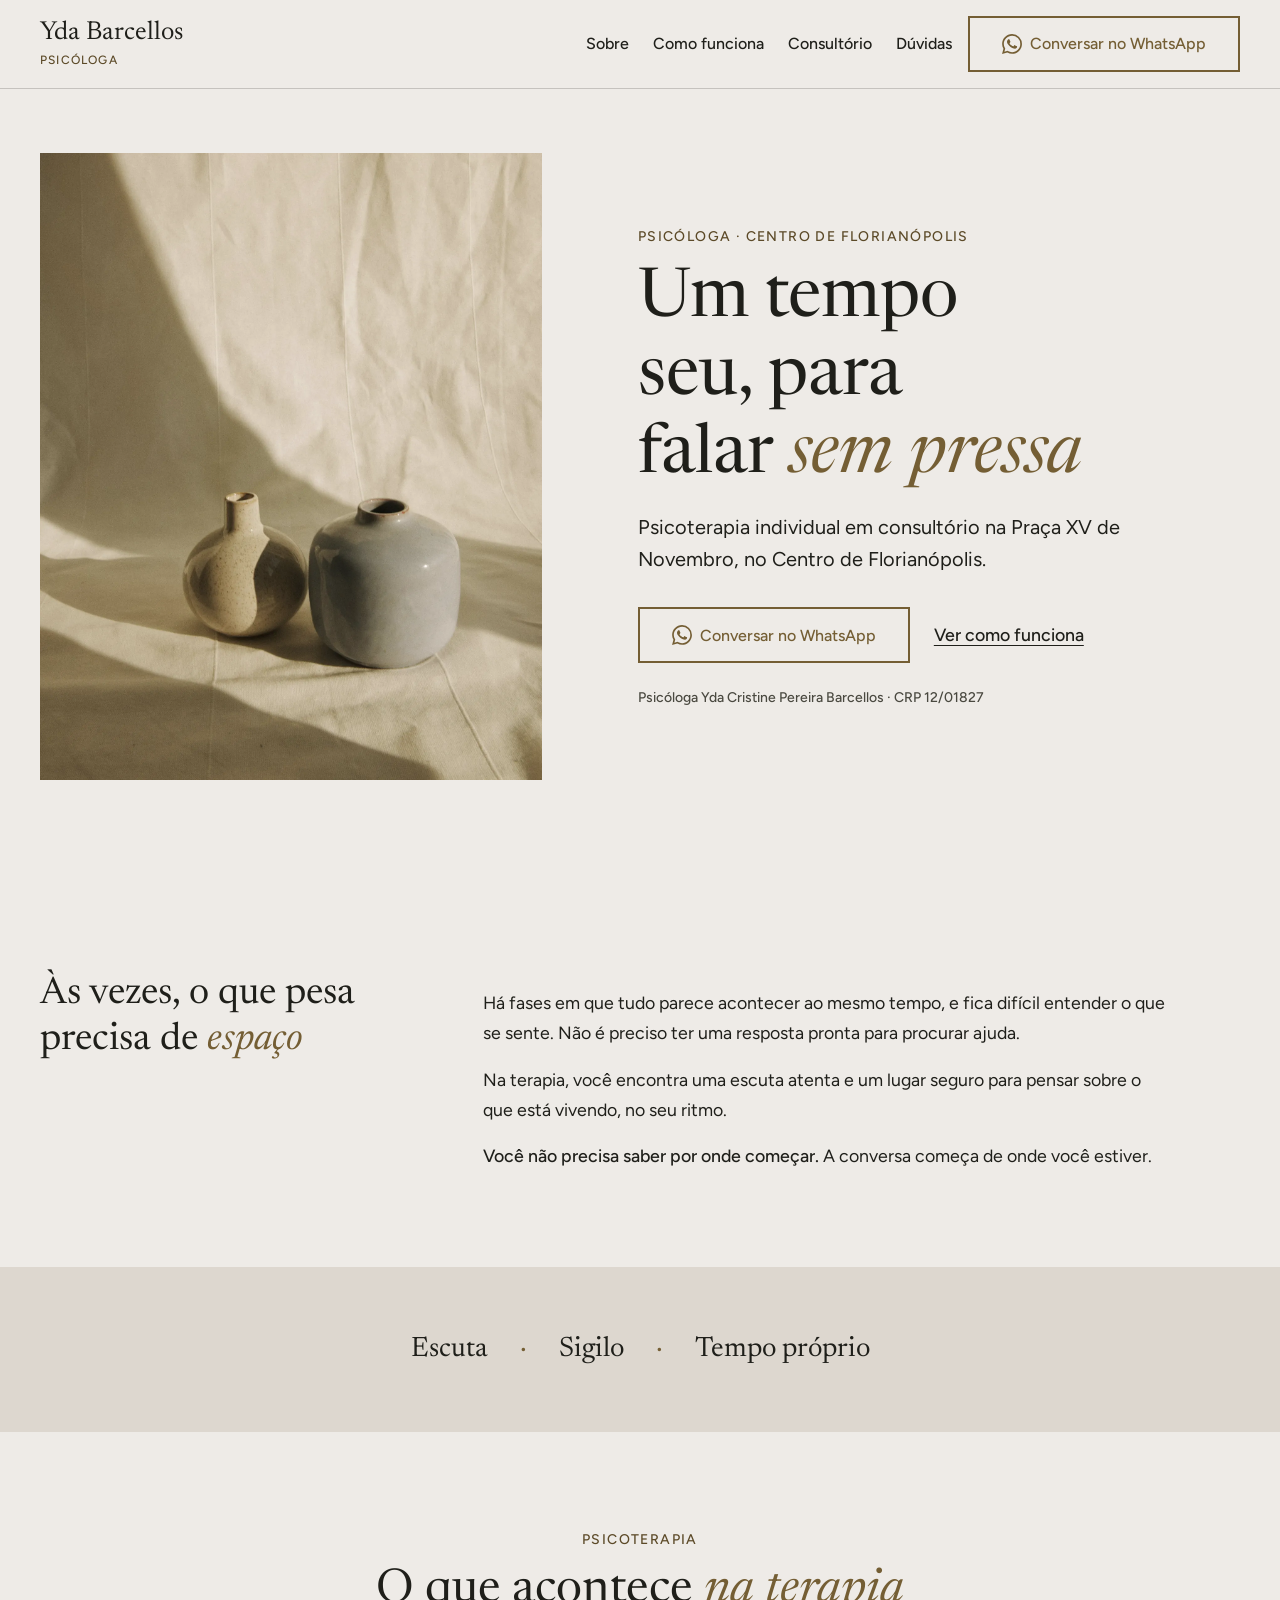
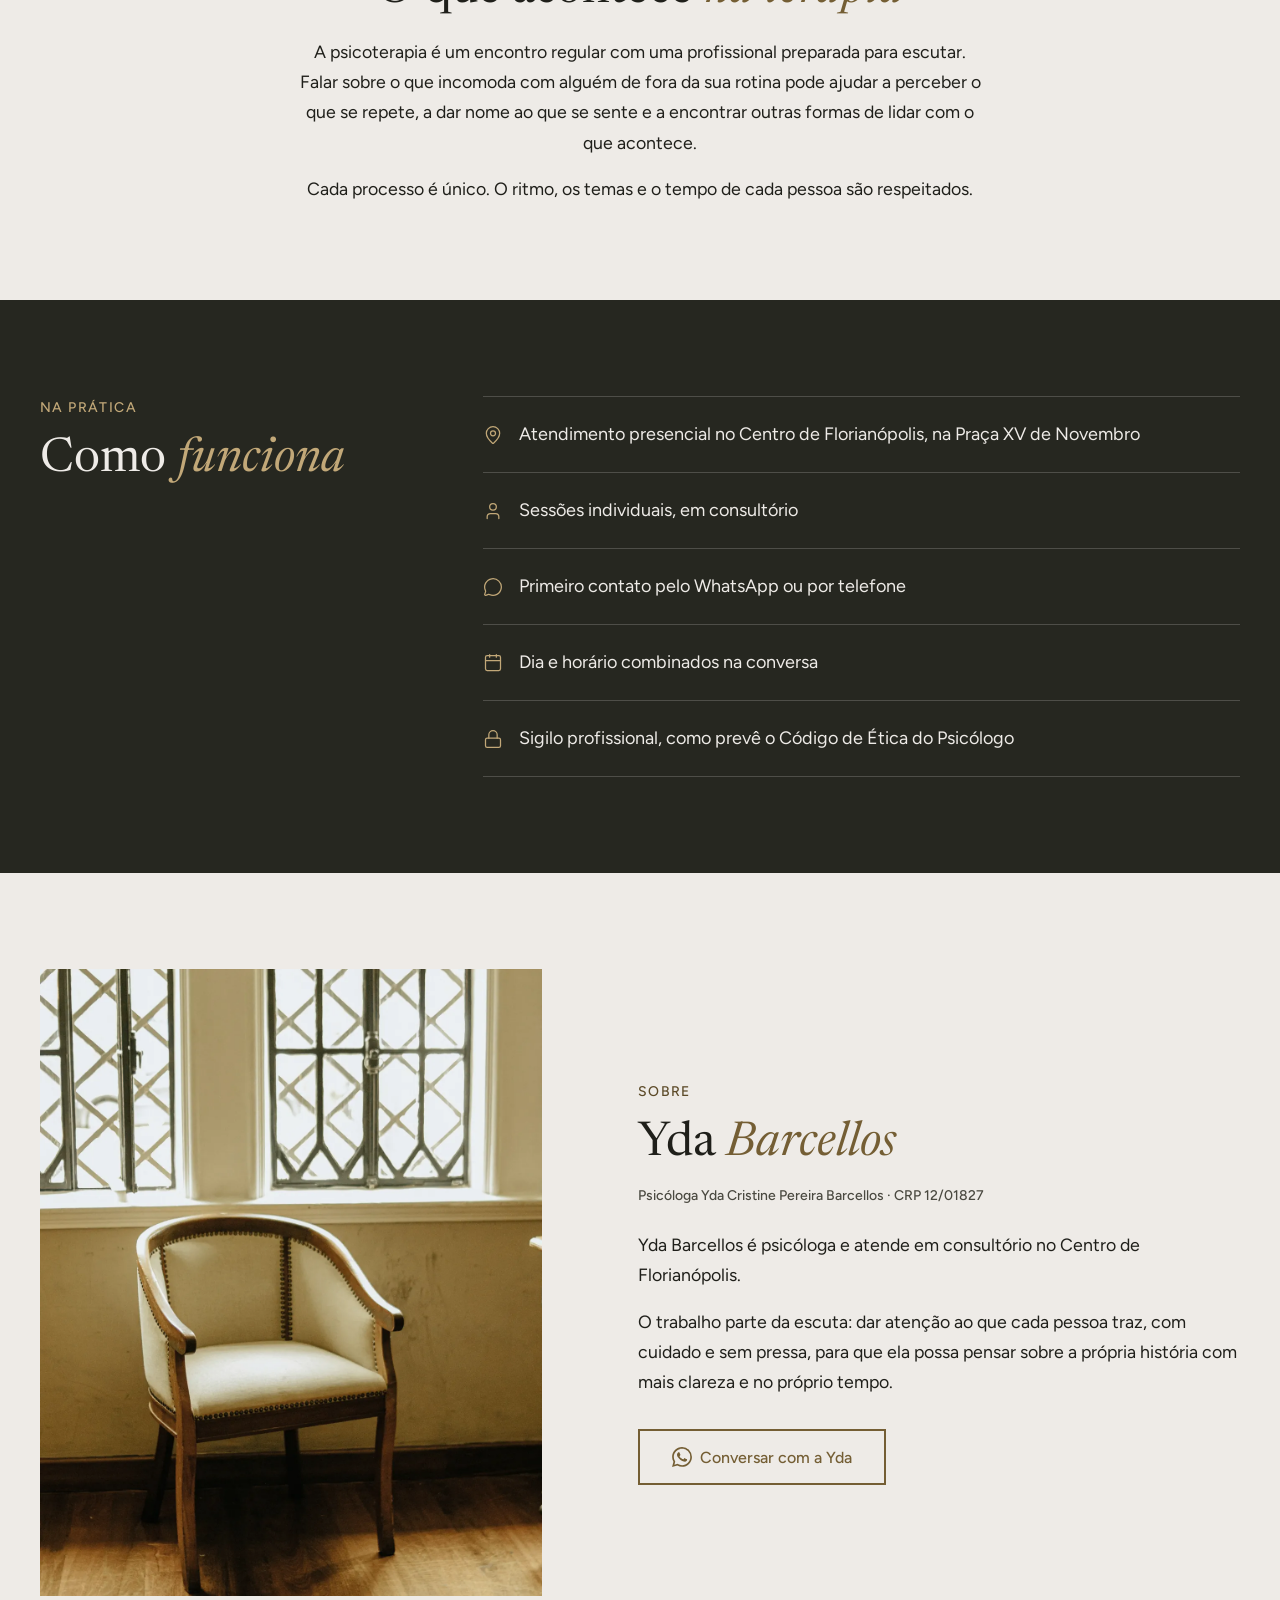
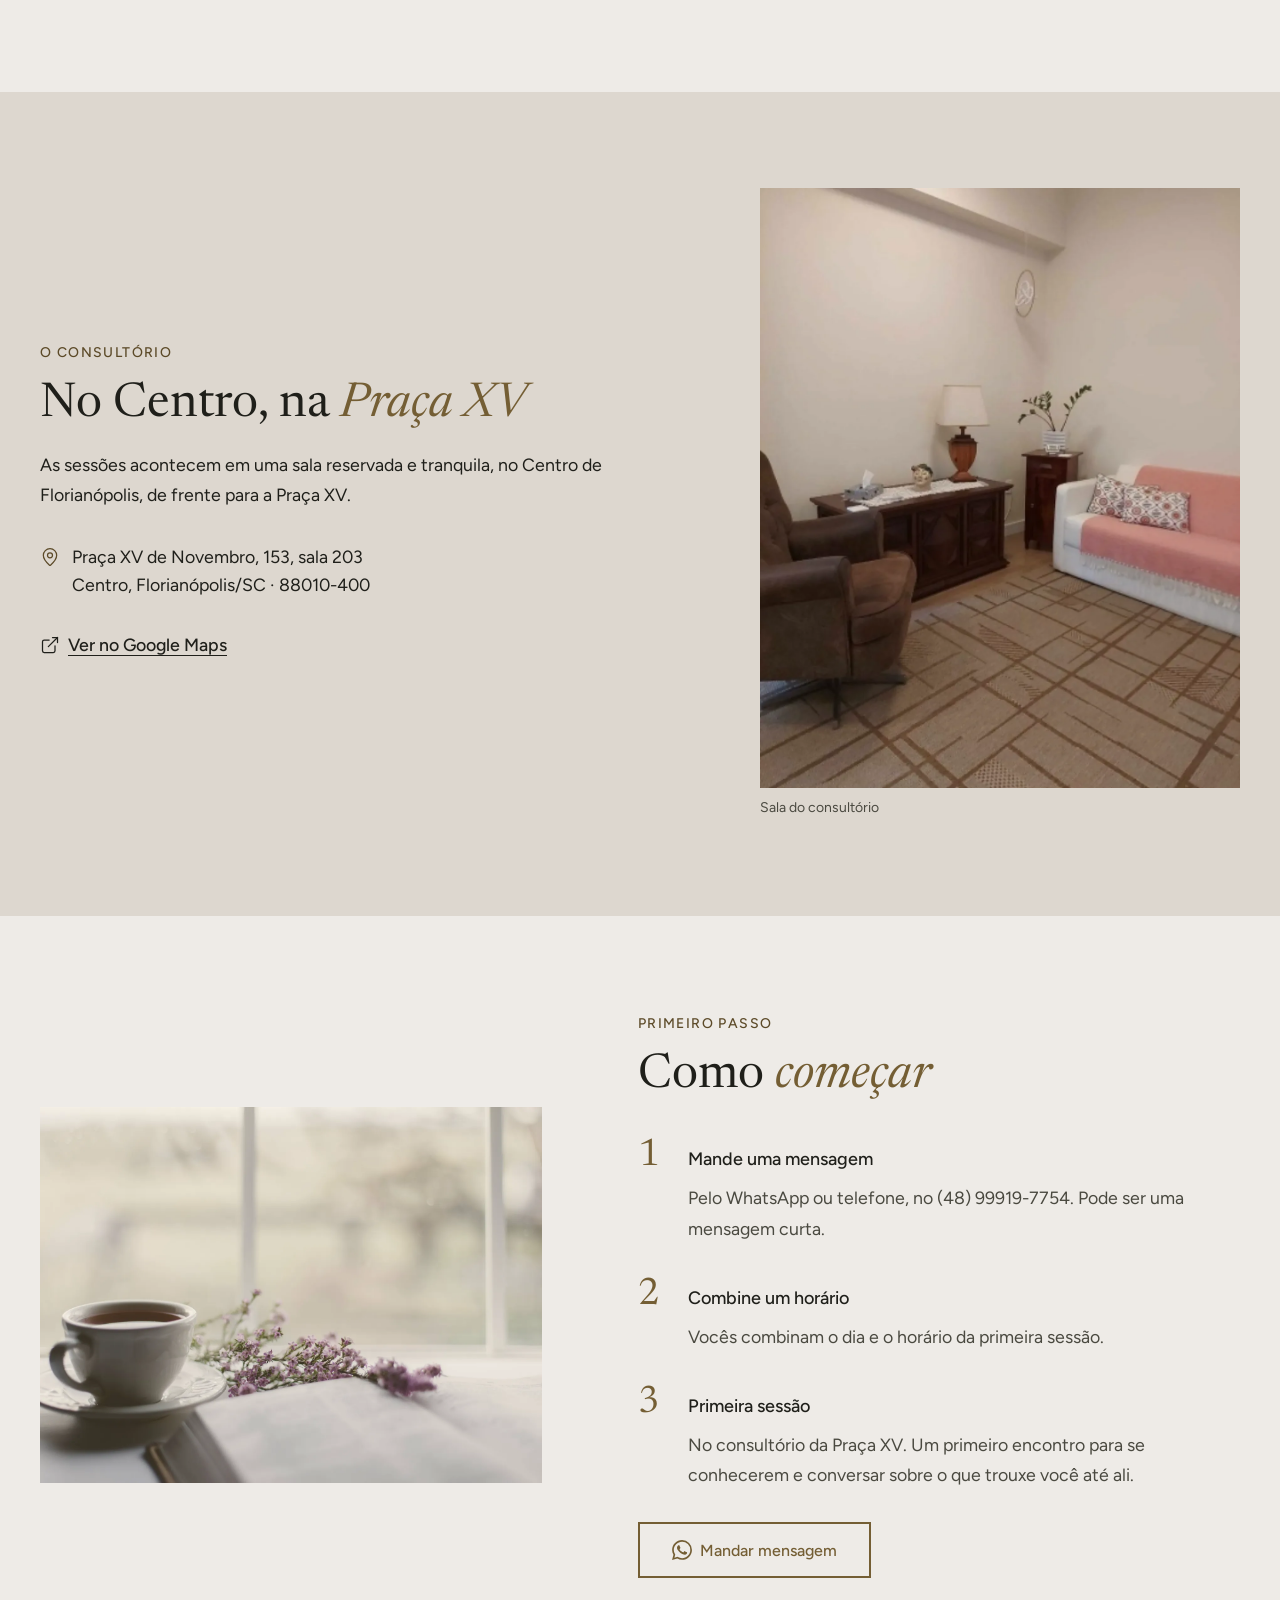
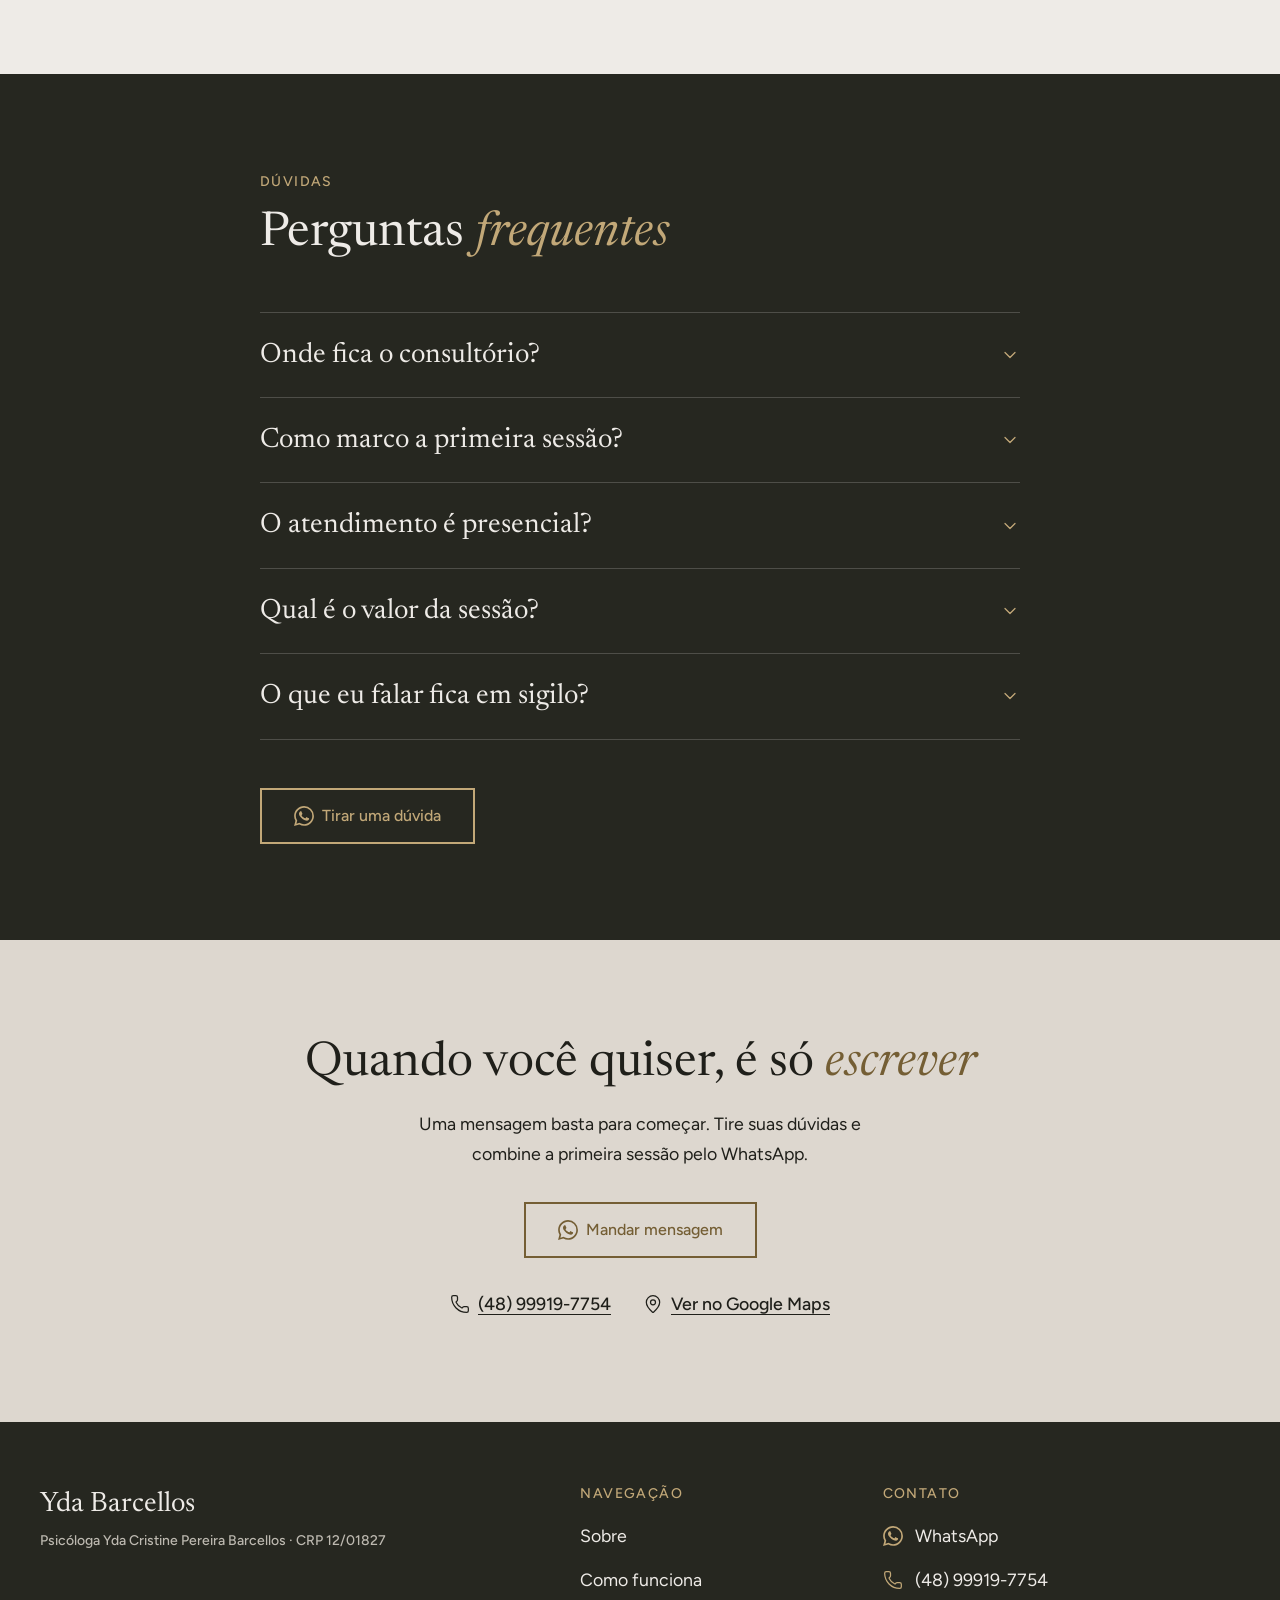
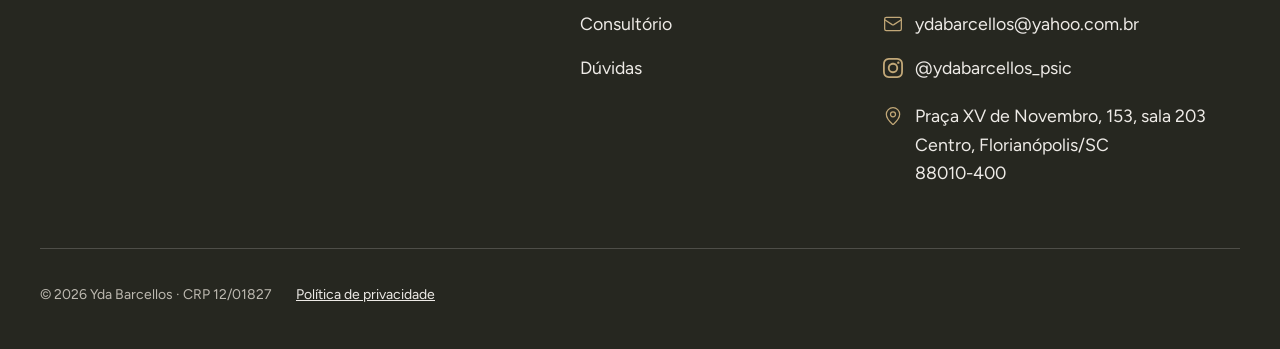
==== index.html @ 66813172 "Publicação inicial" ====
<!DOCTYPE html>
<html lang="pt-BR">
<head>
<meta charset="UTF-8">
<meta name="viewport" content="width=device-width, initial-scale=1">
<!-- PRÉ-VENDA: não remover até o Armin fechar a venda -->
<meta name="robots" content="noindex, nofollow">
<title>Psicóloga no Centro de Florianópolis | Yda Cristine Pereira Barcellos · CRP 12/01827</title>
<meta name="description" content="Psicoterapia individual em consultório na Praça XV de Novembro, Centro de Florianópolis. Psicóloga Yda Barcellos, CRP 12/01827. Contato pelo WhatsApp.">
<meta property="og:title" content="Psicóloga no Centro de Florianópolis | Yda Cristine Pereira Barcellos · CRP 12/01827">
<meta property="og:description" content="Psicoterapia individual em consultório na Praça XV de Novembro, Centro de Florianópolis. Psicóloga Yda Barcellos, CRP 12/01827. Contato pelo WhatsApp.">
<meta property="og:type" content="website">
<meta property="og:locale" content="pt_BR">
<meta property="og:image" content="assets/img/og-image.jpg">
<meta name="theme-color" content="#EEEBE7">
<link rel="icon" href="data:image/svg+xml,%3Csvg xmlns='http://www.w3.org/2000/svg' viewBox='0 0 64 64'%3E%3Crect width='64' height='64' fill='%23EEEBE7'/%3E%3Ctext x='32' y='43' font-family='Georgia,serif' font-size='30' text-anchor='middle' fill='%23745E34'%3EYB%3C/text%3E%3C/svg%3E">
<link rel="preconnect" href="https://fonts.googleapis.com">
<link rel="preconnect" href="https://fonts.gstatic.com" crossorigin>
<link href="https://fonts.googleapis.com/css2?family=Figtree:wght@400;500&amp;family=Newsreader:ital,opsz,wght@0,6..72,400;1,6..72,400&amp;display=swap" rel="stylesheet">
<link rel="stylesheet" href="assets/css/base.css">
<link rel="stylesheet" href="assets/css/style.css">
<script type="application/ld+json">{"@context": "https://schema.org", "@graph": [{"@type": "Person", "@id": "#yda", "name": "Yda Cristine Pereira Barcellos", "alternateName": "Yda Barcellos", "jobTitle": "Psicóloga", "identifier": {"@type": "PropertyValue", "name": "CRP", "value": "12/01827"}, "telephone": "+55-48-99919-7754", "email": "ydabarcellos@yahoo.com.br", "sameAs": ["https://www.instagram.com/ydabarcellos_psic/"], "workLocation": {"@id": "#consultorio"}}, {"@type": "LocalBusiness", "@id": "#consultorio", "name": "Psicóloga Yda Barcellos", "description": "Psicoterapia individual presencial no Centro de Florianópolis.", "telephone": "+55-48-99919-7754", "email": "ydabarcellos@yahoo.com.br", "address": {"@type": "PostalAddress", "streetAddress": "Praça XV de Novembro, 153, sala 203", "addressLocality": "Florianópolis", "addressRegion": "SC", "postalCode": "88010-400", "addressCountry": "BR"}, "geo": {"@type": "GeoCoordinates", "latitude": -27.597242, "longitude": -48.5503622}, "employee": {"@id": "#yda"}}]}</script>
</head>
<body>
<a class="pular-conteudo" href="#conteudo">Pular para o conteúdo</a>

<header class="cabecalho" data-header>
  <div class="container cabecalho__barra">
    <a class="marca" href="#conteudo" aria-label="Yda Barcellos, psicóloga, início">
      <span class="marca__nome">Yda Barcellos</span>
      <span class="marca__profissao">Psicóloga</span>
    </a>
    <nav class="cabecalho__nav" aria-label="Principal">
      <ul role="list">
        <li><a href="#sobre">Sobre</a></li>
        <li><a href="#como-funciona">Como funciona</a></li>
        <li><a href="#consultorio">Consultório</a></li>
        <li><a href="#duvidas">Dúvidas</a></li>
      </ul>
    </nav>
    <a class="botao cabecalho__cta" href="https://wa.me/5548999197754?text=Ol%C3%A1%2C%20Yda%21%20Encontrei%20seu%20site%20e%20gostaria%20de%20conversar%20sobre%20atendimento." target="_blank" rel="noopener"><svg class="icone icone--marca" width="24" height="24" fill="currentColor" aria-hidden="true" focusable="false" role="img" viewBox="0 0 24 24" xmlns="http://www.w3.org/2000/svg"><path d="M17.472 14.382c-.297-.149-1.758-.867-2.03-.967-.273-.099-.471-.148-.67.15-.197.297-.767.966-.94 1.164-.173.199-.347.223-.644.075-.297-.15-1.255-.463-2.39-1.475-.883-.788-1.48-1.761-1.653-2.059-.173-.297-.018-.458.13-.606.134-.133.298-.347.446-.52.149-.174.198-.298.298-.497.099-.198.05-.371-.025-.52-.075-.149-.669-1.612-.916-2.207-.242-.579-.487-.5-.669-.51-.173-.008-.371-.01-.57-.01-.198 0-.52.074-.792.372-.272.297-1.04 1.016-1.04 2.479 0 1.462 1.065 2.875 1.213 3.074.149.198 2.096 3.2 5.077 4.487.709.306 1.262.489 1.694.625.712.227 1.36.195 1.871.118.571-.085 1.758-.719 2.006-1.413.248-.694.248-1.289.173-1.413-.074-.124-.272-.198-.57-.347m-5.421 7.403h-.004a9.87 9.87 0 01-5.031-1.378l-.361-.214-3.741.982.998-3.648-.235-.374a9.86 9.86 0 01-1.51-5.26c.001-5.45 4.436-9.884 9.888-9.884 2.64 0 5.122 1.03 6.988 2.898a9.825 9.825 0 012.893 6.994c-.003 5.45-4.437 9.884-9.885 9.884m8.413-18.297A11.815 11.815 0 0012.05 0C5.495 0 .16 5.335.157 11.892c0 2.096.547 4.142 1.588 5.945L.057 24l6.305-1.654a11.882 11.882 0 005.683 1.448h.005c6.554 0 11.89-5.335 11.893-11.893a11.821 11.821 0 00-3.48-8.413Z"/></svg> Conversar no WhatsApp</a>
    <button class="cabecalho__menu" type="button" data-abrir-menu aria-expanded="false" aria-controls="menu-celular" aria-label="Abrir menu"><svg aria-hidden="true" focusable="false" class="icone icone--menu" xmlns="http://www.w3.org/2000/svg" width="24" height="24" viewBox="0 0 24 24" fill="none" stroke="currentColor" stroke-width="1.5" stroke-linecap="round" stroke-linejoin="round" ><path d="M4 5h16" /><path d="M4 12h16" /><path d="M4 19h16" /></svg></button>
  </div>
</header>
<nav class="menu-celular" id="menu-celular" aria-hidden="true" aria-label="Menu">
  <div class="menu-celular__topo">
    <button class="menu-celular__fechar" type="button" data-fechar-menu aria-label="Fechar menu"><svg aria-hidden="true" focusable="false" class="icone icone--x" xmlns="http://www.w3.org/2000/svg" width="24" height="24" viewBox="0 0 24 24" fill="none" stroke="currentColor" stroke-width="1.5" stroke-linecap="round" stroke-linejoin="round" ><path d="M18 6 6 18" /><path d="m6 6 12 12" /></svg></button>
  </div>
  <ul role="list">
        <li><a href="#sobre">Sobre</a></li>
        <li><a href="#como-funciona">Como funciona</a></li>
        <li><a href="#consultorio">Consultório</a></li>
        <li><a href="#duvidas">Dúvidas</a></li>
  </ul>
  <a class="botao" href="https://wa.me/5548999197754?text=Ol%C3%A1%2C%20Yda%21%20Encontrei%20seu%20site%20e%20gostaria%20de%20conversar%20sobre%20atendimento." target="_blank" rel="noopener"><svg class="icone icone--marca" width="24" height="24" fill="currentColor" aria-hidden="true" focusable="false" role="img" viewBox="0 0 24 24" xmlns="http://www.w3.org/2000/svg"><path d="M17.472 14.382c-.297-.149-1.758-.867-2.03-.967-.273-.099-.471-.148-.67.15-.197.297-.767.966-.94 1.164-.173.199-.347.223-.644.075-.297-.15-1.255-.463-2.39-1.475-.883-.788-1.48-1.761-1.653-2.059-.173-.297-.018-.458.13-.606.134-.133.298-.347.446-.52.149-.174.198-.298.298-.497.099-.198.05-.371-.025-.52-.075-.149-.669-1.612-.916-2.207-.242-.579-.487-.5-.669-.51-.173-.008-.371-.01-.57-.01-.198 0-.52.074-.792.372-.272.297-1.04 1.016-1.04 2.479 0 1.462 1.065 2.875 1.213 3.074.149.198 2.096 3.2 5.077 4.487.709.306 1.262.489 1.694.625.712.227 1.36.195 1.871.118.571-.085 1.758-.719 2.006-1.413.248-.694.248-1.289.173-1.413-.074-.124-.272-.198-.57-.347m-5.421 7.403h-.004a9.87 9.87 0 01-5.031-1.378l-.361-.214-3.741.982.998-3.648-.235-.374a9.86 9.86 0 01-1.51-5.26c.001-5.45 4.436-9.884 9.888-9.884 2.64 0 5.122 1.03 6.988 2.898a9.825 9.825 0 012.893 6.994c-.003 5.45-4.437 9.884-9.885 9.884m8.413-18.297A11.815 11.815 0 0012.05 0C5.495 0 .16 5.335.157 11.892c0 2.096.547 4.142 1.588 5.945L.057 24l6.305-1.654a11.882 11.882 0 005.683 1.448h.005c6.554 0 11.89-5.335 11.893-11.893a11.821 11.821 0 00-3.48-8.413Z"/></svg> Conversar no WhatsApp</a>
</nav>

<main id="conteudo">

  <section class="heroi fundo-linho" data-heroi aria-labelledby="titulo-heroi">
    <div class="container heroi__grade">
      <div class="heroi__texto">
        <span class="rotulo">Psicóloga · Centro de Florianópolis</span>
        <h1 id="titulo-heroi">Um tempo seu, para falar <em>sem pressa</em></h1>
        <p class="lead">Psicoterapia individual em consultório na Praça XV de Novembro, no Centro de Florianópolis.</p>
        <div class="acoes">
          <a class="botao" href="https://wa.me/5548999197754?text=Ol%C3%A1%2C%20Yda%21%20Encontrei%20seu%20site%20e%20gostaria%20de%20conversar%20sobre%20atendimento." target="_blank" rel="noopener"><svg class="icone icone--marca" width="24" height="24" fill="currentColor" aria-hidden="true" focusable="false" role="img" viewBox="0 0 24 24" xmlns="http://www.w3.org/2000/svg"><path d="M17.472 14.382c-.297-.149-1.758-.867-2.03-.967-.273-.099-.471-.148-.67.15-.197.297-.767.966-.94 1.164-.173.199-.347.223-.644.075-.297-.15-1.255-.463-2.39-1.475-.883-.788-1.48-1.761-1.653-2.059-.173-.297-.018-.458.13-.606.134-.133.298-.347.446-.52.149-.174.198-.298.298-.497.099-.198.05-.371-.025-.52-.075-.149-.669-1.612-.916-2.207-.242-.579-.487-.5-.669-.51-.173-.008-.371-.01-.57-.01-.198 0-.52.074-.792.372-.272.297-1.04 1.016-1.04 2.479 0 1.462 1.065 2.875 1.213 3.074.149.198 2.096 3.2 5.077 4.487.709.306 1.262.489 1.694.625.712.227 1.36.195 1.871.118.571-.085 1.758-.719 2.006-1.413.248-.694.248-1.289.173-1.413-.074-.124-.272-.198-.57-.347m-5.421 7.403h-.004a9.87 9.87 0 01-5.031-1.378l-.361-.214-3.741.982.998-3.648-.235-.374a9.86 9.86 0 01-1.51-5.26c.001-5.45 4.436-9.884 9.888-9.884 2.64 0 5.122 1.03 6.988 2.898a9.825 9.825 0 012.893 6.994c-.003 5.45-4.437 9.884-9.885 9.884m8.413-18.297A11.815 11.815 0 0012.05 0C5.495 0 .16 5.335.157 11.892c0 2.096.547 4.142 1.588 5.945L.057 24l6.305-1.654a11.882 11.882 0 005.683 1.448h.005c6.554 0 11.89-5.335 11.893-11.893a11.821 11.821 0 00-3.48-8.413Z"/></svg> Conversar no WhatsApp</a>
          <a class="link" href="#como-funciona">Ver como funciona</a>
        </div>
        <p class="identificacao">Psicóloga Yda Cristine Pereira Barcellos <span class="nowrap">· CRP 12/01827</span></p>
      </div>
      <div class="midia heroi__midia">
    <picture>
      <source media="(max-width: 599px)" type="image/webp" srcset="assets/img/heroi-mobile.webp" width="1080" height="1350">
      <source media="(max-width: 599px)" type="image/jpeg" srcset="assets/img/heroi-mobile.jpg" width="1080" height="1350">
      <source type="image/webp" srcset="assets/img/heroi-desktop.webp">
      <img src="assets/img/heroi-desktop.jpg" width="1600" height="2000" alt="Dois vasos de cerâmica sobre tecido claro, iluminados por luz de janela" fetchpriority="high">
    </picture>
  </div>
    </div>
  </section>

  <section class="secao fundo-linho acolhimento" aria-labelledby="titulo-acolhimento">
    <div class="container acolhimento__grade">
      <h2 class="titulo revelar" id="titulo-acolhimento">Às vezes, o que pesa precisa de <em>espaço</em></h2>
      <div class="texto revelar">
        <p>Há fases em que tudo parece acontecer ao mesmo tempo, e fica difícil entender o que se sente. Não é preciso ter uma resposta pronta para procurar ajuda.</p>
        <p>Na terapia, você encontra uma escuta atenta e um lugar seguro para pensar sobre o que está vivendo, no seu ritmo.</p>
        <p><strong>Você não precisa saber por onde começar.</strong> A conversa começa de onde você estiver.</p>
      </div>
    </div>
  </section>

  <section class="principios fundo-areia" aria-label="Princípios do atendimento">
    <div class="container">
      <ul role="list" class="revelar">
        <li>Escuta</li>
        <li>Sigilo</li>
        <li>Tempo próprio</li>
      </ul>
    </div>
  </section>

  <section class="secao fundo-linho terapia" aria-labelledby="titulo-terapia">
    <div class="container--estreito centralizado">
      <span class="rotulo revelar">Psicoterapia</span>
      <h2 class="titulo revelar" id="titulo-terapia">O que acontece <em>na terapia</em></h2>
      <div class="texto revelar">
        <p>A psicoterapia é um encontro regular com uma profissional preparada para escutar. Falar sobre o que incomoda com alguém de fora da sua rotina pode ajudar a perceber o que se repete, a dar nome ao que se sente e a encontrar outras formas de lidar com o que acontece.</p>
        <p>Cada processo é único. O ritmo, os temas e o tempo de cada pessoa são respeitados.</p>
      </div>
    </div>
  </section>

  <section class="secao fundo-escuro" id="como-funciona" aria-labelledby="titulo-funciona">
    <div class="container funciona__grade">
      <div class="revelar">
        <span class="rotulo">Na prática</span>
        <h2 class="titulo" id="titulo-funciona">Como <em>funciona</em></h2>
      </div>
      <ul role="list" class="lista-info revelar">
        <li><svg aria-hidden="true" focusable="false" class="icone icone--map-pin" xmlns="http://www.w3.org/2000/svg" width="24" height="24" viewBox="0 0 24 24" fill="none" stroke="currentColor" stroke-width="1.5" stroke-linecap="round" stroke-linejoin="round" ><path d="M20 10c0 4.993-5.539 10.193-7.399 11.799a1 1 0 0 1-1.202 0C9.539 20.193 4 14.993 4 10a8 8 0 0 1 16 0" /><circle cx="12" cy="10" r="3" /></svg><span>Atendimento presencial no Centro de Florianópolis, na Praça XV de Novembro</span></li>
        <li><svg aria-hidden="true" focusable="false" class="icone icone--user" xmlns="http://www.w3.org/2000/svg" width="24" height="24" viewBox="0 0 24 24" fill="none" stroke="currentColor" stroke-width="1.5" stroke-linecap="round" stroke-linejoin="round" ><path d="M19 21v-2a4 4 0 0 0-4-4H9a4 4 0 0 0-4 4v2" /><circle cx="12" cy="7" r="4" /></svg><span>Sessões individuais, em consultório</span></li>
        <li><svg aria-hidden="true" focusable="false" class="icone icone--message-circle" xmlns="http://www.w3.org/2000/svg" width="24" height="24" viewBox="0 0 24 24" fill="none" stroke="currentColor" stroke-width="1.5" stroke-linecap="round" stroke-linejoin="round" ><path d="M2.992 16.342a2 2 0 0 1 .094 1.167l-1.065 3.29a1 1 0 0 0 1.236 1.168l3.413-.998a2 2 0 0 1 1.099.092 10 10 0 1 0-4.777-4.719" /></svg><span>Primeiro contato pelo WhatsApp ou por telefone</span></li>
        <li><svg aria-hidden="true" focusable="false" class="icone icone--calendar" xmlns="http://www.w3.org/2000/svg" width="24" height="24" viewBox="0 0 24 24" fill="none" stroke="currentColor" stroke-width="1.5" stroke-linecap="round" stroke-linejoin="round" ><path d="M8 2v3" /><path d="M16 2v3" /><rect x="3" y="3" width="18" height="18" rx="2" /><path d="M3 9h18" /></svg><span>Dia e horário combinados na conversa</span></li>
        <li><svg aria-hidden="true" focusable="false" class="icone icone--lock" xmlns="http://www.w3.org/2000/svg" width="24" height="24" viewBox="0 0 24 24" fill="none" stroke="currentColor" stroke-width="1.5" stroke-linecap="round" stroke-linejoin="round" ><rect width="18" height="11" x="3" y="11" rx="2" ry="2" /><path d="M7 11V7a5 5 0 0 1 10 0v4" /></svg><span>Sigilo profissional, como prevê o Código de Ética do Psicólogo</span></li>
      </ul>
    </div>
  </section>

  <section class="secao fundo-linho" id="sobre" aria-labelledby="titulo-sobre">
    <div class="container lado">
      <div class="midia lado__midia proporcao-4x5 revelar">
    <picture>
      <source type="image/webp" srcset="assets/img/sobre-ambiente.webp">
      <img src="assets/img/sobre-ambiente.jpg" width="1200" height="1500" alt="Cadeira estofada junto a uma janela, com luz natural" loading="lazy" decoding="async">
    </picture>
  </div>
      <div class="revelar">
        <span class="rotulo">Sobre</span>
        <h2 class="titulo" id="titulo-sobre">Yda <em>Barcellos</em></h2>
        <p class="identificacao">Psicóloga Yda Cristine Pereira Barcellos <span class="nowrap">· CRP 12/01827</span></p>
        <div class="texto">
          <p>Yda Barcellos é psicóloga e atende em consultório no Centro de Florianópolis.</p>
          <p>O trabalho parte da escuta: dar atenção ao que cada pessoa traz, com cuidado e sem pressa, para que ela possa pensar sobre a própria história com mais clareza e no próprio tempo.</p>
        </div>
        <div class="acoes">
          <a class="botao" href="https://wa.me/5548999197754?text=Ol%C3%A1%2C%20Yda%21%20Li%20sobre%20o%20seu%20trabalho%20no%20site%20e%20gostaria%20de%20conversar." target="_blank" rel="noopener"><svg class="icone icone--marca" width="24" height="24" fill="currentColor" aria-hidden="true" focusable="false" role="img" viewBox="0 0 24 24" xmlns="http://www.w3.org/2000/svg"><path d="M17.472 14.382c-.297-.149-1.758-.867-2.03-.967-.273-.099-.471-.148-.67.15-.197.297-.767.966-.94 1.164-.173.199-.347.223-.644.075-.297-.15-1.255-.463-2.39-1.475-.883-.788-1.48-1.761-1.653-2.059-.173-.297-.018-.458.13-.606.134-.133.298-.347.446-.52.149-.174.198-.298.298-.497.099-.198.05-.371-.025-.52-.075-.149-.669-1.612-.916-2.207-.242-.579-.487-.5-.669-.51-.173-.008-.371-.01-.57-.01-.198 0-.52.074-.792.372-.272.297-1.04 1.016-1.04 2.479 0 1.462 1.065 2.875 1.213 3.074.149.198 2.096 3.2 5.077 4.487.709.306 1.262.489 1.694.625.712.227 1.36.195 1.871.118.571-.085 1.758-.719 2.006-1.413.248-.694.248-1.289.173-1.413-.074-.124-.272-.198-.57-.347m-5.421 7.403h-.004a9.87 9.87 0 01-5.031-1.378l-.361-.214-3.741.982.998-3.648-.235-.374a9.86 9.86 0 01-1.51-5.26c.001-5.45 4.436-9.884 9.888-9.884 2.64 0 5.122 1.03 6.988 2.898a9.825 9.825 0 012.893 6.994c-.003 5.45-4.437 9.884-9.885 9.884m8.413-18.297A11.815 11.815 0 0012.05 0C5.495 0 .16 5.335.157 11.892c0 2.096.547 4.142 1.588 5.945L.057 24l6.305-1.654a11.882 11.882 0 005.683 1.448h.005c6.554 0 11.89-5.335 11.893-11.893a11.821 11.821 0 00-3.48-8.413Z"/></svg> Conversar com a Yda</a>
        </div>
      </div>
    </div>
  </section>

  <section class="secao fundo-areia consultorio" id="consultorio" aria-labelledby="titulo-consultorio">
    <div class="container lado lado--invertido">
      <div class="revelar">
        <span class="rotulo">O consultório</span>
        <h2 class="titulo" id="titulo-consultorio">No Centro, na <em>Praça XV</em></h2>
        <div class="texto">
          <p>As sessões acontecem em uma sala reservada e tranquila, no Centro de Florianópolis, de frente para a Praça XV.</p>
        </div>
        <address class="endereco"><svg aria-hidden="true" focusable="false" class="icone icone--map-pin" xmlns="http://www.w3.org/2000/svg" width="24" height="24" viewBox="0 0 24 24" fill="none" stroke="currentColor" stroke-width="1.5" stroke-linecap="round" stroke-linejoin="round" ><path d="M20 10c0 4.993-5.539 10.193-7.399 11.799a1 1 0 0 1-1.202 0C9.539 20.193 4 14.993 4 10a8 8 0 0 1 16 0" /><circle cx="12" cy="10" r="3" /></svg><span>Praça XV de Novembro, 153, sala 203<br>Centro, Florianópolis/SC · 88010-400</span></address>
        <div class="acoes">
          <a class="link" href="https://www.google.com/maps/search/?api=1&amp;query=Psic%C3%B3loga%20Yda%20Barcellos&amp;query_place_id=ChIJxQrbMB05J5UR4nPzVYYvgxE" target="_blank" rel="noopener"><svg aria-hidden="true" focusable="false" class="icone icone--external-link" xmlns="http://www.w3.org/2000/svg" width="24" height="24" viewBox="0 0 24 24" fill="none" stroke="currentColor" stroke-width="1.5" stroke-linecap="round" stroke-linejoin="round" ><path d="M15 3h6v6" /><path d="M10 14 21 3" /><path d="M18 13v6a2 2 0 0 1-2 2H5a2 2 0 0 1-2-2V8a2 2 0 0 1 2-2h6" /></svg> Ver no Google Maps</a>
        </div>
      </div>
      <figure class="consultorio__figura revelar">
        <div class="midia proporcao-4x5">
    <picture>
      <source type="image/webp" srcset="assets/img/consultorio-sala.webp">
      <img src="assets/img/consultorio-sala.jpg" width="1079" height="1348" alt="Sala do consultório, com poltrona, cômoda de madeira com abajur e sofá com manta rosa" loading="lazy" decoding="async">
    </picture>
  </div>
        <figcaption class="legenda">Sala do consultório</figcaption>
      </figure>
    </div>
  </section>

  <section class="secao fundo-linho" aria-labelledby="titulo-comecar">
    <div class="container lado">
      <div class="midia lado__midia proporcao-4x3 revelar">
    <picture>
      <source type="image/webp" srcset="assets/img/comecar-still.webp">
      <img src="assets/img/comecar-still.jpg" width="1600" height="1200" alt="Xícara de chá e ramo de flores secas sobre um livro aberto, junto à janela" loading="lazy" decoding="async">
    </picture>
  </div>
      <div class="revelar">
        <span class="rotulo">Primeiro passo</span>
        <h2 class="titulo" id="titulo-comecar">Como <em>começar</em></h2>
        <ol role="list" class="passos">
          <li><span class="passos__numero" aria-hidden="true">1</span><h3>Mande uma mensagem</h3><p>Pelo WhatsApp ou telefone, no (48) 99919-7754. Pode ser uma mensagem curta.</p></li>
          <li><span class="passos__numero" aria-hidden="true">2</span><h3>Combine um horário</h3><p>Vocês combinam o dia e o horário da primeira sessão.</p></li>
          <li><span class="passos__numero" aria-hidden="true">3</span><h3>Primeira sessão</h3><p>No consultório da Praça XV. Um primeiro encontro para se conhecerem e conversar sobre o que trouxe você até ali.</p></li>
        </ol>
        <div class="acoes">
          <a class="botao" href="https://wa.me/5548999197754?text=Ol%C3%A1%2C%20Yda%21%20Gostaria%20de%20marcar%20uma%20primeira%20sess%C3%A3o%20no%20consult%C3%B3rio." target="_blank" rel="noopener"><svg class="icone icone--marca" width="24" height="24" fill="currentColor" aria-hidden="true" focusable="false" role="img" viewBox="0 0 24 24" xmlns="http://www.w3.org/2000/svg"><path d="M17.472 14.382c-.297-.149-1.758-.867-2.03-.967-.273-.099-.471-.148-.67.15-.197.297-.767.966-.94 1.164-.173.199-.347.223-.644.075-.297-.15-1.255-.463-2.39-1.475-.883-.788-1.48-1.761-1.653-2.059-.173-.297-.018-.458.13-.606.134-.133.298-.347.446-.52.149-.174.198-.298.298-.497.099-.198.05-.371-.025-.52-.075-.149-.669-1.612-.916-2.207-.242-.579-.487-.5-.669-.51-.173-.008-.371-.01-.57-.01-.198 0-.52.074-.792.372-.272.297-1.04 1.016-1.04 2.479 0 1.462 1.065 2.875 1.213 3.074.149.198 2.096 3.2 5.077 4.487.709.306 1.262.489 1.694.625.712.227 1.36.195 1.871.118.571-.085 1.758-.719 2.006-1.413.248-.694.248-1.289.173-1.413-.074-.124-.272-.198-.57-.347m-5.421 7.403h-.004a9.87 9.87 0 01-5.031-1.378l-.361-.214-3.741.982.998-3.648-.235-.374a9.86 9.86 0 01-1.51-5.26c.001-5.45 4.436-9.884 9.888-9.884 2.64 0 5.122 1.03 6.988 2.898a9.825 9.825 0 012.893 6.994c-.003 5.45-4.437 9.884-9.885 9.884m8.413-18.297A11.815 11.815 0 0012.05 0C5.495 0 .16 5.335.157 11.892c0 2.096.547 4.142 1.588 5.945L.057 24l6.305-1.654a11.882 11.882 0 005.683 1.448h.005c6.554 0 11.89-5.335 11.893-11.893a11.821 11.821 0 00-3.48-8.413Z"/></svg> Mandar mensagem</a>
        </div>
      </div>
    </div>
  </section>

  <section class="secao fundo-escuro duvidas" id="duvidas" aria-labelledby="titulo-duvidas">
    <div class="container--estreito">
      <span class="rotulo revelar">Dúvidas</span>
      <h2 class="titulo revelar" id="titulo-duvidas">Perguntas <em>frequentes</em></h2>
      <div class="duvidas__lista revelar">
        <details class="duvida">
          <summary>Onde fica o consultório? <svg aria-hidden="true" focusable="false" class="icone icone--chevron-down" xmlns="http://www.w3.org/2000/svg" width="24" height="24" viewBox="0 0 24 24" fill="none" stroke="currentColor" stroke-width="1.5" stroke-linecap="round" stroke-linejoin="round" ><path d="m6 9 6 6 6-6" /></svg></summary>
          <div class="duvida__resposta">
            <p>Na Praça XV de Novembro, 153, sala 203, Centro, Florianópolis/SC.</p>
            <a class="link" href="https://www.google.com/maps/search/?api=1&amp;query=Psic%C3%B3loga%20Yda%20Barcellos&amp;query_place_id=ChIJxQrbMB05J5UR4nPzVYYvgxE" target="_blank" rel="noopener"><svg aria-hidden="true" focusable="false" class="icone icone--external-link" xmlns="http://www.w3.org/2000/svg" width="24" height="24" viewBox="0 0 24 24" fill="none" stroke="currentColor" stroke-width="1.5" stroke-linecap="round" stroke-linejoin="round" ><path d="M15 3h6v6" /><path d="M10 14 21 3" /><path d="M18 13v6a2 2 0 0 1-2 2H5a2 2 0 0 1-2-2V8a2 2 0 0 1 2-2h6" /></svg> Ver no Google Maps</a>
          </div>
        </details>
        <details class="duvida">
          <summary>Como marco a primeira sessão? <svg aria-hidden="true" focusable="false" class="icone icone--chevron-down" xmlns="http://www.w3.org/2000/svg" width="24" height="24" viewBox="0 0 24 24" fill="none" stroke="currentColor" stroke-width="1.5" stroke-linecap="round" stroke-linejoin="round" ><path d="m6 9 6 6 6-6" /></svg></summary>
          <div class="duvida__resposta"><p>Mande uma mensagem pelo WhatsApp ou ligue para (48) 99919-7754 e combine o dia e o horário com a Yda.</p></div>
        </details>
        <details class="duvida">
          <summary>O atendimento é presencial? <svg aria-hidden="true" focusable="false" class="icone icone--chevron-down" xmlns="http://www.w3.org/2000/svg" width="24" height="24" viewBox="0 0 24 24" fill="none" stroke="currentColor" stroke-width="1.5" stroke-linecap="round" stroke-linejoin="round" ><path d="m6 9 6 6 6-6" /></svg></summary>
          <div class="duvida__resposta"><p>Sim. As sessões são individuais, no consultório do Centro.</p></div>
        </details>
        <details class="duvida">
          <summary>Qual é o valor da sessão? <svg aria-hidden="true" focusable="false" class="icone icone--chevron-down" xmlns="http://www.w3.org/2000/svg" width="24" height="24" viewBox="0 0 24 24" fill="none" stroke="currentColor" stroke-width="1.5" stroke-linecap="round" stroke-linejoin="round" ><path d="m6 9 6 6 6-6" /></svg></summary>
          <div class="duvida__resposta"><p>O valor e a forma de pagamento são combinados na primeira conversa, pelo WhatsApp.</p></div>
        </details>
        <details class="duvida">
          <summary>O que eu falar fica em sigilo? <svg aria-hidden="true" focusable="false" class="icone icone--chevron-down" xmlns="http://www.w3.org/2000/svg" width="24" height="24" viewBox="0 0 24 24" fill="none" stroke="currentColor" stroke-width="1.5" stroke-linecap="round" stroke-linejoin="round" ><path d="m6 9 6 6 6-6" /></svg></summary>
          <div class="duvida__resposta"><p>Sim. O sigilo é um dever da psicóloga, previsto no Código de Ética Profissional do Psicólogo.</p></div>
        </details>
      </div>
      <div class="acoes revelar">
        <a class="botao" href="https://wa.me/5548999197754?text=Ol%C3%A1%2C%20Yda%21%20Tenho%20uma%20d%C3%BAvida%20sobre%20o%20atendimento." target="_blank" rel="noopener"><svg class="icone icone--marca" width="24" height="24" fill="currentColor" aria-hidden="true" focusable="false" role="img" viewBox="0 0 24 24" xmlns="http://www.w3.org/2000/svg"><path d="M17.472 14.382c-.297-.149-1.758-.867-2.03-.967-.273-.099-.471-.148-.67.15-.197.297-.767.966-.94 1.164-.173.199-.347.223-.644.075-.297-.15-1.255-.463-2.39-1.475-.883-.788-1.48-1.761-1.653-2.059-.173-.297-.018-.458.13-.606.134-.133.298-.347.446-.52.149-.174.198-.298.298-.497.099-.198.05-.371-.025-.52-.075-.149-.669-1.612-.916-2.207-.242-.579-.487-.5-.669-.51-.173-.008-.371-.01-.57-.01-.198 0-.52.074-.792.372-.272.297-1.04 1.016-1.04 2.479 0 1.462 1.065 2.875 1.213 3.074.149.198 2.096 3.2 5.077 4.487.709.306 1.262.489 1.694.625.712.227 1.36.195 1.871.118.571-.085 1.758-.719 2.006-1.413.248-.694.248-1.289.173-1.413-.074-.124-.272-.198-.57-.347m-5.421 7.403h-.004a9.87 9.87 0 01-5.031-1.378l-.361-.214-3.741.982.998-3.648-.235-.374a9.86 9.86 0 01-1.51-5.26c.001-5.45 4.436-9.884 9.888-9.884 2.64 0 5.122 1.03 6.988 2.898a9.825 9.825 0 012.893 6.994c-.003 5.45-4.437 9.884-9.885 9.884m8.413-18.297A11.815 11.815 0 0012.05 0C5.495 0 .16 5.335.157 11.892c0 2.096.547 4.142 1.588 5.945L.057 24l6.305-1.654a11.882 11.882 0 005.683 1.448h.005c6.554 0 11.89-5.335 11.893-11.893a11.821 11.821 0 00-3.48-8.413Z"/></svg> Tirar uma dúvida</a>
      </div>
    </div>
  </section>

  <section class="secao fundo-areia cta-final" aria-labelledby="titulo-cta">
    <div class="container--estreito centralizado">
      <h2 class="titulo revelar" id="titulo-cta">Quando você quiser, é só <em>escrever</em></h2>
      <div class="texto revelar">
        <p>Uma mensagem basta para começar. Tire suas dúvidas e combine a primeira sessão pelo WhatsApp.</p>
      </div>
      <div class="acoes revelar">
        <a class="botao" href="https://wa.me/5548999197754?text=Ol%C3%A1%2C%20Yda%21%20Gostaria%20de%20marcar%20uma%20primeira%20sess%C3%A3o%20no%20consult%C3%B3rio." target="_blank" rel="noopener"><svg class="icone icone--marca" width="24" height="24" fill="currentColor" aria-hidden="true" focusable="false" role="img" viewBox="0 0 24 24" xmlns="http://www.w3.org/2000/svg"><path d="M17.472 14.382c-.297-.149-1.758-.867-2.03-.967-.273-.099-.471-.148-.67.15-.197.297-.767.966-.94 1.164-.173.199-.347.223-.644.075-.297-.15-1.255-.463-2.39-1.475-.883-.788-1.48-1.761-1.653-2.059-.173-.297-.018-.458.13-.606.134-.133.298-.347.446-.52.149-.174.198-.298.298-.497.099-.198.05-.371-.025-.52-.075-.149-.669-1.612-.916-2.207-.242-.579-.487-.5-.669-.51-.173-.008-.371-.01-.57-.01-.198 0-.52.074-.792.372-.272.297-1.04 1.016-1.04 2.479 0 1.462 1.065 2.875 1.213 3.074.149.198 2.096 3.2 5.077 4.487.709.306 1.262.489 1.694.625.712.227 1.36.195 1.871.118.571-.085 1.758-.719 2.006-1.413.248-.694.248-1.289.173-1.413-.074-.124-.272-.198-.57-.347m-5.421 7.403h-.004a9.87 9.87 0 01-5.031-1.378l-.361-.214-3.741.982.998-3.648-.235-.374a9.86 9.86 0 01-1.51-5.26c.001-5.45 4.436-9.884 9.888-9.884 2.64 0 5.122 1.03 6.988 2.898a9.825 9.825 0 012.893 6.994c-.003 5.45-4.437 9.884-9.885 9.884m8.413-18.297A11.815 11.815 0 0012.05 0C5.495 0 .16 5.335.157 11.892c0 2.096.547 4.142 1.588 5.945L.057 24l6.305-1.654a11.882 11.882 0 005.683 1.448h.005c6.554 0 11.89-5.335 11.893-11.893a11.821 11.821 0 00-3.48-8.413Z"/></svg> Mandar mensagem</a>
      </div>
      <div class="cta-final__contato revelar">
        <a class="link" href="tel:+5548999197754"><svg aria-hidden="true" focusable="false" class="icone icone--phone" xmlns="http://www.w3.org/2000/svg" width="24" height="24" viewBox="0 0 24 24" fill="none" stroke="currentColor" stroke-width="1.5" stroke-linecap="round" stroke-linejoin="round" ><path d="M13.832 16.568a1 1 0 0 0 1.213-.303l.355-.465A2 2 0 0 1 17 15h3a2 2 0 0 1 2 2v3a2 2 0 0 1-2 2A18 18 0 0 1 2 4a2 2 0 0 1 2-2h3a2 2 0 0 1 2 2v3a2 2 0 0 1-.8 1.6l-.468.351a1 1 0 0 0-.292 1.233 14 14 0 0 0 6.392 6.384" /></svg> (48) 99919-7754</a>
        <a class="link" href="https://www.google.com/maps/search/?api=1&amp;query=Psic%C3%B3loga%20Yda%20Barcellos&amp;query_place_id=ChIJxQrbMB05J5UR4nPzVYYvgxE" target="_blank" rel="noopener"><svg aria-hidden="true" focusable="false" class="icone icone--map-pin" xmlns="http://www.w3.org/2000/svg" width="24" height="24" viewBox="0 0 24 24" fill="none" stroke="currentColor" stroke-width="1.5" stroke-linecap="round" stroke-linejoin="round" ><path d="M20 10c0 4.993-5.539 10.193-7.399 11.799a1 1 0 0 1-1.202 0C9.539 20.193 4 14.993 4 10a8 8 0 0 1 16 0" /><circle cx="12" cy="10" r="3" /></svg> Ver no Google Maps</a>
      </div>
    </div>
  </section>

</main>

<footer class="rodape">
  <div class="container">
    <div class="rodape__grade">
      <div>
        <p class="rodape__nome">Yda Barcellos</p>
        <p class="identificacao">Psicóloga Yda Cristine Pereira Barcellos <span class="nowrap">· CRP 12/01827</span></p>
      </div>
      <nav aria-label="Rodapé">
        <h2 class="rodape__titulo">Navegação</h2>
        <ul role="list">
          <li><a href="#sobre">Sobre</a></li>
          <li><a href="#como-funciona">Como funciona</a></li>
          <li><a href="#consultorio">Consultório</a></li>
          <li><a href="#duvidas">Dúvidas</a></li>
        </ul>
      </nav>
      <div>
        <h2 class="rodape__titulo">Contato</h2>
        <ul role="list">
          <li><a href="https://wa.me/5548999197754?text=Ol%C3%A1%2C%20Yda%21%20Encontrei%20seu%20site%20e%20gostaria%20de%20conversar%20sobre%20atendimento." target="_blank" rel="noopener"><svg class="icone icone--marca" width="24" height="24" fill="currentColor" aria-hidden="true" focusable="false" role="img" viewBox="0 0 24 24" xmlns="http://www.w3.org/2000/svg"><path d="M17.472 14.382c-.297-.149-1.758-.867-2.03-.967-.273-.099-.471-.148-.67.15-.197.297-.767.966-.94 1.164-.173.199-.347.223-.644.075-.297-.15-1.255-.463-2.39-1.475-.883-.788-1.48-1.761-1.653-2.059-.173-.297-.018-.458.13-.606.134-.133.298-.347.446-.52.149-.174.198-.298.298-.497.099-.198.05-.371-.025-.52-.075-.149-.669-1.612-.916-2.207-.242-.579-.487-.5-.669-.51-.173-.008-.371-.01-.57-.01-.198 0-.52.074-.792.372-.272.297-1.04 1.016-1.04 2.479 0 1.462 1.065 2.875 1.213 3.074.149.198 2.096 3.2 5.077 4.487.709.306 1.262.489 1.694.625.712.227 1.36.195 1.871.118.571-.085 1.758-.719 2.006-1.413.248-.694.248-1.289.173-1.413-.074-.124-.272-.198-.57-.347m-5.421 7.403h-.004a9.87 9.87 0 01-5.031-1.378l-.361-.214-3.741.982.998-3.648-.235-.374a9.86 9.86 0 01-1.51-5.26c.001-5.45 4.436-9.884 9.888-9.884 2.64 0 5.122 1.03 6.988 2.898a9.825 9.825 0 012.893 6.994c-.003 5.45-4.437 9.884-9.885 9.884m8.413-18.297A11.815 11.815 0 0012.05 0C5.495 0 .16 5.335.157 11.892c0 2.096.547 4.142 1.588 5.945L.057 24l6.305-1.654a11.882 11.882 0 005.683 1.448h.005c6.554 0 11.89-5.335 11.893-11.893a11.821 11.821 0 00-3.48-8.413Z"/></svg> WhatsApp</a></li>
          <li><a href="tel:+5548999197754"><svg aria-hidden="true" focusable="false" class="icone icone--phone" xmlns="http://www.w3.org/2000/svg" width="24" height="24" viewBox="0 0 24 24" fill="none" stroke="currentColor" stroke-width="1.5" stroke-linecap="round" stroke-linejoin="round" ><path d="M13.832 16.568a1 1 0 0 0 1.213-.303l.355-.465A2 2 0 0 1 17 15h3a2 2 0 0 1 2 2v3a2 2 0 0 1-2 2A18 18 0 0 1 2 4a2 2 0 0 1 2-2h3a2 2 0 0 1 2 2v3a2 2 0 0 1-.8 1.6l-.468.351a1 1 0 0 0-.292 1.233 14 14 0 0 0 6.392 6.384" /></svg> (48) 99919-7754</a></li>
          <li><a href="mailto:ydabarcellos@yahoo.com.br"><svg aria-hidden="true" focusable="false" class="icone icone--mail" xmlns="http://www.w3.org/2000/svg" width="24" height="24" viewBox="0 0 24 24" fill="none" stroke="currentColor" stroke-width="1.5" stroke-linecap="round" stroke-linejoin="round" ><path d="m22 7-8.991 5.727a2 2 0 0 1-2.009 0L2 7" /><rect x="2" y="4" width="20" height="16" rx="2" /></svg> ydabarcellos@yahoo.com.br</a></li>
          <li><a href="https://www.instagram.com/ydabarcellos_psic/" target="_blank" rel="noopener"><svg class="icone icone--marca" width="24" height="24" fill="currentColor" aria-hidden="true" focusable="false" role="img" viewBox="0 0 24 24" xmlns="http://www.w3.org/2000/svg"><path d="M7.0301.084c-1.2768.0602-2.1487.264-2.911.5634-.7888.3075-1.4575.72-2.1228 1.3877-.6652.6677-1.075 1.3368-1.3802 2.127-.2954.7638-.4956 1.6365-.552 2.914-.0564 1.2775-.0689 1.6882-.0626 4.947.0062 3.2586.0206 3.6671.0825 4.9473.061 1.2765.264 2.1482.5635 2.9107.308.7889.72 1.4573 1.388 2.1228.6679.6655 1.3365 1.0743 2.1285 1.38.7632.295 1.6361.4961 2.9134.552 1.2773.056 1.6884.069 4.9462.0627 3.2578-.0062 3.668-.0207 4.9478-.0814 1.28-.0607 2.147-.2652 2.9098-.5633.7889-.3086 1.4578-.72 2.1228-1.3881.665-.6682 1.0745-1.3378 1.3795-2.1284.2957-.7632.4966-1.636.552-2.9124.056-1.2809.0692-1.6898.063-4.948-.0063-3.2583-.021-3.6668-.0817-4.9465-.0607-1.2797-.264-2.1487-.5633-2.9117-.3084-.7889-.72-1.4568-1.3876-2.1228C21.2982 1.33 20.628.9208 19.8378.6165 19.074.321 18.2017.1197 16.9244.0645 15.6471.0093 15.236-.005 11.977.0014 8.718.0076 8.31.0215 7.0301.0839m.1402 21.6932c-1.17-.0509-1.8053-.2453-2.2287-.408-.5606-.216-.96-.4771-1.3819-.895-.422-.4178-.6811-.8186-.9-1.378-.1644-.4234-.3624-1.058-.4171-2.228-.0595-1.2645-.072-1.6442-.079-4.848-.007-3.2037.0053-3.583.0607-4.848.05-1.169.2456-1.805.408-2.2282.216-.5613.4762-.96.895-1.3816.4188-.4217.8184-.6814 1.3783-.9003.423-.1651 1.0575-.3614 2.227-.4171 1.2655-.06 1.6447-.072 4.848-.079 3.2033-.007 3.5835.005 4.8495.0608 1.169.0508 1.8053.2445 2.228.408.5608.216.96.4754 1.3816.895.4217.4194.6816.8176.9005 1.3787.1653.4217.3617 1.056.4169 2.2263.0602 1.2655.0739 1.645.0796 4.848.0058 3.203-.0055 3.5834-.061 4.848-.051 1.17-.245 1.8055-.408 2.2294-.216.5604-.4763.96-.8954 1.3814-.419.4215-.8181.6811-1.3783.9-.4224.1649-1.0577.3617-2.2262.4174-1.2656.0595-1.6448.072-4.8493.079-3.2045.007-3.5825-.006-4.848-.0608M16.953 5.5864A1.44 1.44 0 1 0 18.39 4.144a1.44 1.44 0 0 0-1.437 1.4424M5.8385 12.012c.0067 3.4032 2.7706 6.1557 6.173 6.1493 3.4026-.0065 6.157-2.7701 6.1506-6.1733-.0065-3.4032-2.771-6.1565-6.174-6.1498-3.403.0067-6.156 2.771-6.1496 6.1738M8 12.0077a4 4 0 1 1 4.008 3.9921A3.9996 3.9996 0 0 1 8 12.0077"/></svg> @ydabarcellos_psic</a></li>
        </ul>
        <address class="rodape__endereco"><svg aria-hidden="true" focusable="false" class="icone icone--map-pin" xmlns="http://www.w3.org/2000/svg" width="24" height="24" viewBox="0 0 24 24" fill="none" stroke="currentColor" stroke-width="1.5" stroke-linecap="round" stroke-linejoin="round" ><path d="M20 10c0 4.993-5.539 10.193-7.399 11.799a1 1 0 0 1-1.202 0C9.539 20.193 4 14.993 4 10a8 8 0 0 1 16 0" /><circle cx="12" cy="10" r="3" /></svg><span>Praça XV de Novembro, 153, <span class="nowrap">sala 203</span><br>Centro, <span class="nowrap">Florianópolis/SC</span><br>88010-400</span></address>
      </div>
    </div>
    <div class="rodape__final">
      <span>© 2026 Yda Barcellos · <span class="nowrap">CRP 12/01827</span></span>
      <a href="politica-de-privacidade.html">Política de privacidade</a>
    </div>
  </div>
</footer>

<a class="whatsapp-fixo" href="https://wa.me/5548999197754?text=Ol%C3%A1%2C%20Yda%21%20Encontrei%20seu%20site%20e%20gostaria%20de%20conversar%20sobre%20atendimento." target="_blank" rel="noopener"><svg class="icone icone--marca" width="24" height="24" fill="currentColor" aria-hidden="true" focusable="false" role="img" viewBox="0 0 24 24" xmlns="http://www.w3.org/2000/svg"><path d="M17.472 14.382c-.297-.149-1.758-.867-2.03-.967-.273-.099-.471-.148-.67.15-.197.297-.767.966-.94 1.164-.173.199-.347.223-.644.075-.297-.15-1.255-.463-2.39-1.475-.883-.788-1.48-1.761-1.653-2.059-.173-.297-.018-.458.13-.606.134-.133.298-.347.446-.52.149-.174.198-.298.298-.497.099-.198.05-.371-.025-.52-.075-.149-.669-1.612-.916-2.207-.242-.579-.487-.5-.669-.51-.173-.008-.371-.01-.57-.01-.198 0-.52.074-.792.372-.272.297-1.04 1.016-1.04 2.479 0 1.462 1.065 2.875 1.213 3.074.149.198 2.096 3.2 5.077 4.487.709.306 1.262.489 1.694.625.712.227 1.36.195 1.871.118.571-.085 1.758-.719 2.006-1.413.248-.694.248-1.289.173-1.413-.074-.124-.272-.198-.57-.347m-5.421 7.403h-.004a9.87 9.87 0 01-5.031-1.378l-.361-.214-3.741.982.998-3.648-.235-.374a9.86 9.86 0 01-1.51-5.26c.001-5.45 4.436-9.884 9.888-9.884 2.64 0 5.122 1.03 6.988 2.898a9.825 9.825 0 012.893 6.994c-.003 5.45-4.437 9.884-9.885 9.884m8.413-18.297A11.815 11.815 0 0012.05 0C5.495 0 .16 5.335.157 11.892c0 2.096.547 4.142 1.588 5.945L.057 24l6.305-1.654a11.882 11.882 0 005.683 1.448h.005c6.554 0 11.89-5.335 11.893-11.893a11.821 11.821 0 00-3.48-8.413Z"/></svg> Conversar no WhatsApp</a>
<script src="assets/js/main.js" defer></script>
</body>
</html>
---- assets/css/base.css ----
/* base.css — regras fixas da agência. NÃO EDITAR por projeto.
   Tokens de cor, fonte, raio e sombra do cliente ficam em style.css.
   Escala e regras descritas em specs/design.md §0. */

:root {
  /* Espaçamento: escala fechada. Nenhum margin/padding/gap fora daqui. */
  --space-1: 0.25rem;  /*   4px */
  --space-2: 0.5rem;   /*   8px */
  --space-3: 0.75rem;  /*  12px */
  --space-4: 1rem;     /*  16px */
  --space-5: 1.5rem;   /*  24px */
  --space-6: 2rem;     /*  32px */
  --space-7: 3rem;     /*  48px */
  --space-8: 4rem;     /*  64px */
  --space-9: 6rem;     /*  96px */
  --space-10: 8rem;    /* 128px */

  --section-y: var(--space-8);          /* celular e tablet: 64px */
  --gutter: var(--space-5);             /* 24px */
  --container: 1200px;
  --container-narrow: 760px;

  /* Ícones: só estes dois tamanhos (+ círculo de card) */
  --icone-linha: 20px;
  --icone-card: 24px;
  --icone-circulo: 48px;

  --toque-min: 44px;
  --header-h: 72px;

  --ease-out: cubic-bezier(0.22, 1, 0.36, 1);
  --dur-fast: 0.14s;
  --dur-base: 0.24s;
  --dur-slow: 0.42s;
}
@media (min-width: 900px) {
  :root { --section-y: var(--space-9); --gutter: var(--space-6); }  /* 96px / 32px */
}
@media (max-width: 399px) {
  :root { --gutter: 1.25rem; }  /* 20px: única exceção à escala, só na borda da tela */
}

/* Reset enxuto */
*, *::before, *::after { box-sizing: border-box; }
html { -webkit-text-size-adjust: 100%; overflow-x: clip; scroll-behavior: smooth; }
body { margin: 0; overflow-x: clip; min-height: 100vh; text-rendering: optimizeLegibility; -webkit-font-smoothing: antialiased; }
h1, h2, h3, h4, p, figure, blockquote, ul, ol, dl { margin: 0; }
ul[role="list"], ol[role="list"] { list-style: none; padding: 0; }
img, picture, svg, video { display: block; max-width: 100%; }
img { height: auto; }
input, button, textarea, select { font: inherit; color: inherit; }
button { cursor: pointer; }
a { color: inherit; }
[hidden] { display: none !important; }
:target, [id] { scroll-margin-top: calc(var(--header-h) + var(--space-4)); }

/* Estrutura */
.container { width: min(100% - 2 * var(--gutter), var(--container)); margin-inline: auto; }
.container--estreito { width: min(100% - 2 * var(--gutter), var(--container-narrow)); margin-inline: auto; }
.secao { padding-block: var(--section-y); }

/* Imagens: sempre cobrem o espaço reservado, sem distorcer */
.midia { position: relative; overflow: hidden; }
.midia > img, .midia > picture, .midia > picture > img { width: 100%; height: 100%; object-fit: cover; }
.proporcao-heroi   { aspect-ratio: 4 / 5; }
.proporcao-card    { aspect-ratio: 4 / 3; }
.proporcao-retrato { aspect-ratio: 4 / 5; }
.proporcao-avatar  { aspect-ratio: 1 / 1; border-radius: 50%; }
@media (min-width: 900px) { .proporcao-heroi { aspect-ratio: 3 / 2; } }

/* Ícones (gerados por ~/agencia/scripts/icone.mjs) */
.icone { width: var(--icone-card); height: var(--icone-card); flex-shrink: 0; }
.icone--linha, .botao .icone, p .icone, li .icone { width: var(--icone-linha); height: var(--icone-linha); }
.icone-circulo {
  display: inline-grid; place-items: center;
  width: var(--icone-circulo); height: var(--icone-circulo); border-radius: 50%;
}

/* Acessibilidade */
.pular-conteudo {
  position: absolute; left: var(--space-4); top: calc(-1 * var(--space-9)); z-index: 1000;
  padding: var(--space-3) var(--space-4); background: #fff; color: #000; border-radius: var(--space-2);
}
.pular-conteudo:focus { top: var(--space-3); }
:focus-visible { outline: 3px solid var(--focus-ring, currentColor); outline-offset: 2px; }
.sr-only {
  position: absolute !important; width: 1px; height: 1px; padding: 0; margin: -1px;
  overflow: hidden; clip: rect(0 0 0 0); white-space: nowrap; border: 0;
}
a, button, [role="button"], input, select, textarea, summary { min-height: var(--toque-min); }
p a, li a { min-height: 0; }

/* Menu de celular: fechado = fora da tela E fora do teclado (lição: menu fechado recebia foco) */
.menu-celular { visibility: hidden; pointer-events: none; }
.menu-celular[data-aberto="true"] { visibility: visible; pointer-events: auto; }
body[data-menu="true"] { overflow: hidden; }

/* Entrada de seção (main.js adiciona .visivel). Sem JS, tudo aparece. */
.js .revelar { opacity: 0; transform: translateY(16px); transition: opacity var(--dur-slow) var(--ease-out), transform var(--dur-slow) var(--ease-out); }
.js .revelar.visivel { opacity: 1; transform: none; }

/* Botão fixo de WhatsApp no celular: aparece em TODAS as páginas depois de rolar (lição: só funcionava na home) */
.whatsapp-fixo {
  position: fixed; left: var(--gutter); right: var(--gutter); bottom: var(--space-4); z-index: 90;
  display: flex; align-items: center; justify-content: center; gap: var(--space-2);
  min-height: 56px; border-radius: 999px; text-decoration: none;
  transform: translateY(calc(100% + var(--space-6))); transition: transform var(--dur-base) var(--ease-out);
}
.whatsapp-fixo[data-visivel="true"] { transform: none; }
@media (min-width: 900px) { .whatsapp-fixo { display: none; } }
/* Reserva o espaço do botão fixo no fim da página, senão ele cobre o último conteúdo (lição: Loredana) */
@media (max-width: 899px) { body:has(.whatsapp-fixo) { padding-bottom: calc(56px + var(--space-6)); } }

/* Caixa de foto real que falta (specs/design.md §0). Nunca pode sobrar sem registro em revisao/pendencias.md. */
.foto-pendente {
  display: grid; place-content: center; gap: var(--space-3);
  width: 100%; max-width: 100%; height: 100%; padding: var(--space-6); text-align: center;
  background: #f4f2f0; border: 2px dashed #b9b2aa; border-radius: inherit; color: #625c55;
}
.foto-pendente .icone { margin-inline: auto; opacity: .55; }
.foto-pendente__titulo { font-weight: 600; line-height: 1.45; color: #231f20; max-width: 34ch; margin-inline: auto; overflow-wrap: anywhere; }
.foto-pendente__meta { font-size: 0.875rem; }

/* Movimento reduzido: desliga tudo */
@media (prefers-reduced-motion: reduce) {
  html { scroll-behavior: auto; }
  *, *::before, *::after { animation: none !important; transition: none !important; }
  .js .revelar { opacity: 1; transform: none; }
}
---- assets/css/style.css ----
/* style.css — tokens e componentes do cliente, a partir de specs/design.md §1–§11.
   Espaçamento SEMPRE com var(--space-N) de base.css. */
:root {
  --surface-1: #EEEBE7;
  --surface-2: #DDD7CF;
  --surface-dark: #262720;
  --text: #1F1F1A;
  --text-soft: #4A4940;
  --text-inverse: #EEEBE7;
  --text-inverse-soft: #BDB9B0;
  --accent: #745E34;
  --accent-texto: #5C4A28;
  --accent-claro: #C2A878;
  --border: rgba(31, 31, 26, 0.2);
  --border-inverse: rgba(238, 235, 231, 0.2);
  --focus-ring: #745E34;

  --font-titulo: 'Newsreader', Georgia, 'Times New Roman', serif;
  --font-texto: 'Figtree', system-ui, -apple-system, 'Segoe UI', sans-serif;

  --fs-h1: clamp(2.75rem, 1.9rem + 3.4vw, 4.25rem);
  --fs-h2: clamp(2.125rem, 1.7rem + 1.8vw, 3rem);
  --fs-h3: clamp(1.75rem, 1.45rem + 1.2vw, 2.375rem);
  --fs-h4: clamp(1.375rem, 1.2rem + 0.7vw, 1.75rem);
  --fs-lead: clamp(1.125rem, 1.05rem + 0.3vw, 1.25rem);
  --fs-body: clamp(1rem, 0.95rem + 0.2vw, 1.125rem);
  --fs-small: 0.875rem;
  --fs-eyebrow: 0.875rem;

  --raio: 0;
  --midia-tablet: 560px;
}

/* Base */
body {
  background: var(--surface-1);
  color: var(--text);
  font-family: var(--font-texto);
  font-size: var(--fs-body);
  line-height: 1.7;
}
h1, h2, h3, h4 { font-family: var(--font-titulo); font-weight: 400; color: inherit; }
h1 { font-size: var(--fs-h1); line-height: 1.15; }
h2 { font-size: var(--fs-h2); line-height: 1.2; }
h3 { font-size: var(--fs-h3); line-height: 1.25; }
h1, h2 { text-wrap: balance; }
h1 em, h2 em, h3 em { font-style: italic; color: var(--accent); white-space: nowrap; }
/* Ícones em linha fora de p/li/.botao também em 20px (lição) */
.link .icone, .endereco .icone, .rodape__endereco .icone, .duvida summary .icone { width: var(--icone-linha); height: var(--icone-linha); }
p + p { margin-top: var(--space-4); }
strong { font-weight: 500; }
.nowrap { white-space: nowrap; }

.fundo-linho { background: var(--surface-1); }
.fundo-areia { background: var(--surface-2); }
.fundo-escuro { background: var(--surface-dark); color: var(--text-inverse); --focus-ring: #C2A878; }
.fundo-escuro h2 em, .fundo-escuro h3 em { color: var(--accent-claro); }

.rotulo {
  display: block;
  font-family: var(--font-texto);
  font-size: var(--fs-eyebrow);
  font-weight: 500;
  letter-spacing: 0.1em;
  text-transform: uppercase;
  color: var(--accent-texto);
  margin-bottom: var(--space-3);
}
.fundo-escuro .rotulo { color: var(--accent-claro); }
.titulo + .texto, .titulo + p { margin-top: var(--space-4); }
.lead { font-size: var(--fs-lead); line-height: 1.6; }
.identificacao { font-size: var(--fs-small); font-weight: 500; color: var(--text-soft); line-height: 1.5; }
.fundo-escuro .identificacao { color: var(--text-inverse-soft); }
.texto { max-width: 62ch; }
.acoes { display: flex; flex-wrap: wrap; align-items: center; gap: var(--space-4) var(--space-5); margin-top: var(--space-6); }

/* Botões: um raio só (0) */
.botao {
  display: inline-flex; align-items: center; justify-content: center; gap: var(--space-2);
  min-height: 56px; padding: var(--space-4) var(--space-6);
  border: 2px solid var(--accent); border-radius: var(--raio);
  background: transparent; color: var(--accent);
  font-family: var(--font-texto); font-size: 1rem; font-weight: 500; line-height: 1.2;
  text-decoration: none; white-space: nowrap;
  transition: background-color 200ms ease, color 200ms ease;
}
.botao:hover, .botao:focus-visible { background: var(--accent); color: var(--surface-1); }
.fundo-escuro .botao { border-color: var(--accent-claro); color: var(--accent-claro); }
.fundo-escuro .botao:hover, .fundo-escuro .botao:focus-visible { background: var(--accent-claro); color: var(--surface-dark); }
.link {
  display: inline-flex; align-items: center; gap: var(--space-2);
  color: var(--text); text-decoration: underline; text-decoration-thickness: 1px; text-underline-offset: 4px;
  font-weight: 500;
}
.link:hover { color: var(--accent-texto); }
.fundo-escuro .link { color: var(--text-inverse); }
.fundo-escuro .link:hover { color: var(--accent-claro); }

/* Imagens */
.midia { border-radius: var(--raio); background: var(--surface-2); }
.proporcao-4x5 { aspect-ratio: 4 / 5; }
.proporcao-4x3 { aspect-ratio: 4 / 3; }
.legenda { margin-top: var(--space-2); font-size: var(--fs-small); color: var(--text-soft); }

/* Cabeçalho */
.cabecalho {
  position: sticky; top: 0; z-index: 80;
  background: var(--surface-1); border-bottom: 1px solid var(--border);
}
.cabecalho__barra {
  display: flex; align-items: center; justify-content: space-between; gap: var(--space-4);
  min-height: 72px;
}
.marca { display: inline-flex; flex-direction: column; justify-content: center; text-decoration: none; min-width: 0; }
.marca__nome { font-family: var(--font-titulo); font-size: 1.5rem; line-height: 1.1; }
.marca__profissao {
  font-size: 0.75rem; font-weight: 500; letter-spacing: 0.1em; text-transform: uppercase;
  color: var(--accent-texto); line-height: 1.4; margin-top: var(--space-1);
}
.cabecalho__nav, .cabecalho__cta { display: none; }
.cabecalho__menu {
  flex-shrink: 0;
  display: inline-grid; place-items: center;
  width: var(--toque-min); height: var(--toque-min);
  background: none; border: 0; color: var(--text); padding: 0;
}
.cabecalho__nav ul { display: flex; gap: var(--space-5); }
.cabecalho__nav a {
  display: inline-flex; align-items: center; min-height: var(--toque-min);
  text-decoration: none; font-weight: 500; font-size: 1rem;
}
.cabecalho__nav a:hover { color: var(--accent-texto); text-decoration: underline; text-underline-offset: 4px; }
@media (min-width: 900px) {
  .cabecalho__barra { min-height: 88px; }
  .cabecalho__menu { display: none; }
  .cabecalho__nav { display: block; margin-left: auto; }
  .cabecalho__cta { display: inline-flex; }
  .marca__nome { font-size: 1.625rem; }
}
@media (min-width: 900px) and (max-width: 1099px) {
  .cabecalho__nav ul { gap: var(--space-4); }
  .marca__nome { font-size: 1.375rem; }
}

/* Menu de celular */
.menu-celular {
  position: fixed; inset: 0; z-index: 100;
  background: var(--surface-1);
  display: flex; flex-direction: column;
  padding: var(--space-4) var(--gutter) var(--space-7);
  opacity: 0; transition: opacity var(--dur-base) var(--ease-out);
  overflow-y: auto;
}
.menu-celular[data-aberto="true"] { opacity: 1; }
.menu-celular__topo { display: flex; justify-content: flex-end; }
.menu-celular__fechar {
  display: inline-grid; place-items: center; width: var(--toque-min); height: var(--toque-min);
  background: none; border: 0; color: var(--text); padding: 0;
}
.menu-celular ul { margin-top: var(--space-6); display: grid; gap: var(--space-2); }
.menu-celular li a {
  display: flex; align-items: center; min-height: var(--toque-min);
  font-family: var(--font-titulo); font-size: var(--fs-h4); text-decoration: none;
  border-bottom: 1px solid var(--border); padding-block: var(--space-3);
}
.menu-celular .botao { margin-top: var(--space-7); align-self: flex-start; }

/* Herói */
.heroi { padding-top: var(--space-6); padding-bottom: var(--section-y); }
.heroi__grade { display: grid; gap: var(--space-7); }
.heroi__texto h1 { max-width: 14ch; }
.heroi__texto .lead { margin-top: var(--space-4); max-width: 44ch; }
.heroi__texto .identificacao { margin-top: var(--space-5); }
.heroi__midia { aspect-ratio: auto; width: 100%; height: 360px; }
.heroi__midia img { object-position: 50% 70%; }
@media (min-width: 600px) and (max-width: 899px) {
  .heroi__midia { height: 440px; }
}
@media (min-width: 900px) {
  .heroi { padding-top: var(--space-8); }
  .heroi__grade { grid-template-columns: 5fr 6fr; gap: var(--space-9); align-items: center; }
  .heroi__midia { order: -1; height: auto; aspect-ratio: 4 / 5; }
}

/* Acolhimento */
.acolhimento__grade { display: grid; gap: var(--space-5); }
.acolhimento h2 { font-size: var(--fs-h3); max-width: 16ch; }
@media (min-width: 900px) {
  .acolhimento__grade { grid-template-columns: minmax(300px, 1fr) 2fr; gap: var(--space-8); }
}

/* Princípios */
.principios { padding-block: var(--space-8); }
.principios ul {
  display: flex; flex-direction: column; align-items: center; gap: var(--space-4);
  font-family: var(--font-titulo); font-size: var(--fs-h4); line-height: 1.3; text-align: center;
}
@media (min-width: 600px) {
  .principios ul { flex-direction: row; justify-content: center; gap: var(--space-6); }
  .principios li + li::before {
    content: "·"; color: var(--accent); margin-right: var(--space-6); font-size: var(--fs-h4);
  }
}

/* Terapia (centralizada) */
.centralizado { text-align: center; }
.centralizado .texto { margin-inline: auto; }
.centralizado .titulo { max-width: 20ch; margin-inline: auto; }
.terapia .texto { text-wrap: pretty; }
@media (max-width: 599px) {
  .terapia .centralizado { text-align: left; }
  .terapia .titulo { margin-inline: 0; }
}

/* Como funciona */
.funciona__grade { display: grid; gap: var(--space-6); }
.lista-info li {
  display: flex; align-items: flex-start; gap: var(--space-4);
  padding-block: var(--space-5); border-bottom: 1px solid var(--border-inverse);
  font-size: 1.125rem; line-height: 1.5;
}
.lista-info li:first-child { border-top: 1px solid var(--border-inverse); }
.lista-info .icone { color: var(--accent-claro); margin-top: var(--space-1); }
@media (min-width: 900px) {
  .funciona__grade { grid-template-columns: minmax(300px, 1fr) 2fr; gap: var(--space-8); }
}

/* Blocos lado a lado (Sobre, Consultório, Como começar) */
.lado { display: grid; gap: var(--space-7); }
.lado__midia { width: 100%; }
.lado__midia img { object-position: 50% 60%; }
.lado .identificacao { margin-top: var(--space-3); }
.lado .texto { margin-top: var(--space-4); }
.lado .identificacao + .texto { margin-top: var(--space-5); }
@media (min-width: 600px) and (max-width: 899px) {
  .lado__midia, .consultorio__figura { max-width: var(--midia-tablet); }
}
@media (min-width: 900px) {
  .lado { grid-template-columns: 5fr 6fr; gap: var(--space-9); align-items: center; }
  .lado--invertido { grid-template-columns: 6fr 5fr; }
}
.consultorio__figura { width: 100%; }
@media (min-width: 900px) {
  .consultorio__figura { max-width: 480px; justify-self: end; }
}
.endereco {
  display: flex; align-items: flex-start; gap: var(--space-3);
  margin-top: var(--space-6); font-style: normal; line-height: 1.6;
}
.endereco .icone { color: var(--accent-texto); margin-top: var(--space-1); }
.consultorio .acoes { margin-top: var(--space-5); }

/* Passos */
.passos { display: grid; gap: var(--space-6); margin-top: var(--space-6); counter-reset: passo; }
.passos li { display: grid; grid-template-columns: auto 1fr; gap: var(--space-2) var(--space-5); align-items: baseline; }
.passos__numero { font-family: var(--font-titulo); font-size: var(--fs-h3); line-height: 1; color: var(--accent); min-width: 1.2ch; }
.passos h3 { font-family: var(--font-texto); font-size: 1.125rem; font-weight: 500; line-height: 1.4; }
.passos p { grid-column: 2; margin-top: 0; color: var(--text-soft); }

/* Dúvidas (acordeão nativo) */
.duvidas__lista { margin-top: var(--space-6); border-top: 1px solid var(--border-inverse); }
.duvida { border-bottom: 1px solid var(--border-inverse); }
.duvida summary {
  display: flex; align-items: center; justify-content: space-between; gap: var(--space-4);
  padding-block: var(--space-5); cursor: pointer; list-style: none;
  font-family: var(--font-titulo); font-size: var(--fs-h4); line-height: 1.3; color: var(--text-inverse);
}
.duvida summary::-webkit-details-marker { display: none; }
.duvida summary .icone { color: var(--accent-claro); transition: transform 200ms ease; }
.duvida[open] summary .icone { transform: rotate(180deg); }
.duvida__resposta { padding-bottom: var(--space-5); color: var(--text-inverse-soft); max-width: 62ch; }
.duvida__resposta .link { margin-top: var(--space-3); }
.duvidas .acoes { margin-top: var(--space-7); }

/* CTA final */
.cta-final .acoes { justify-content: center; }
.cta-final .titulo { max-width: 24ch; }
.cta-final .texto { max-width: 46ch; text-wrap: pretty; }
.cta-final__contato {
  display: flex; flex-wrap: wrap; justify-content: center; gap: var(--space-2) var(--space-6);
  margin-top: var(--space-5);
}

/* Rodapé */
.rodape { background: var(--surface-dark); color: var(--text-inverse); padding-block: var(--space-8) var(--space-6); --focus-ring: #C2A878; }
.rodape__grade { display: grid; gap: var(--space-7); }
.rodape__nome { font-family: var(--font-titulo); font-size: var(--fs-h4); line-height: 1.3; }
.rodape .identificacao { margin-top: var(--space-2); color: var(--text-inverse-soft); }
.rodape__titulo {
  font-size: var(--fs-eyebrow); font-weight: 500; letter-spacing: 0.1em; text-transform: uppercase;
  color: var(--accent-claro); margin-bottom: var(--space-3); font-family: var(--font-texto);
}
.rodape li a {
  display: inline-flex; align-items: center; gap: var(--space-3);
  min-height: var(--toque-min); text-decoration: none; color: var(--text-inverse);
}
.rodape li a:hover { color: var(--accent-claro); text-decoration: underline; text-underline-offset: 4px; }
.rodape li .icone { color: var(--accent-claro); }
.rodape address { font-style: normal; }
.rodape__endereco { display: flex; gap: var(--space-3); align-items: flex-start; padding-block: var(--space-3); line-height: 1.6; }
.rodape__endereco .icone { color: var(--accent-claro); margin-top: var(--space-1); }
.rodape__final {
  margin-top: var(--space-7); padding-top: var(--space-5); border-top: 1px solid var(--border-inverse);
  font-size: var(--fs-small); color: var(--text-inverse-soft);
  display: flex; flex-wrap: wrap; align-items: center; gap: var(--space-2) var(--space-5);
}
.rodape__final a { color: var(--text-inverse); display: inline-flex; align-items: center; }
/* Celular: a reserva do botão fixo vai para dentro do rodapé escuro, não abaixo dele (lição) */
@media (max-width: 899px) {
  body:has(.whatsapp-fixo) { padding-bottom: 0; }
  .rodape { padding-bottom: calc(var(--space-6) + var(--space-9)); }
}
@media (min-width: 900px) {
  .duvidas__lista { margin-top: var(--space-7); }
  .rodape__grade { grid-template-columns: 2fr 1fr 1.5fr; gap: var(--space-8); }
}

/* Botão fixo de WhatsApp: mesmo raio dos outros botões (lição: Loredana) */
.whatsapp-fixo {
  border-radius: var(--raio);
  background: var(--accent); color: var(--surface-1);
  font-weight: 500; font-size: 1rem;
}
.whatsapp-fixo .icone { width: var(--icone-linha); height: var(--icone-linha); }

/* Páginas internas */
.pagina-simples { padding-block: var(--space-8) var(--section-y); }
.pagina-simples h1 { font-size: var(--fs-h2); }
.pagina-simples h2 { font-size: var(--fs-h4); margin-top: var(--space-7); }
.pagina-simples h2 + p { margin-top: var(--space-3); }
.pagina-simples .texto { margin-top: var(--space-5); }
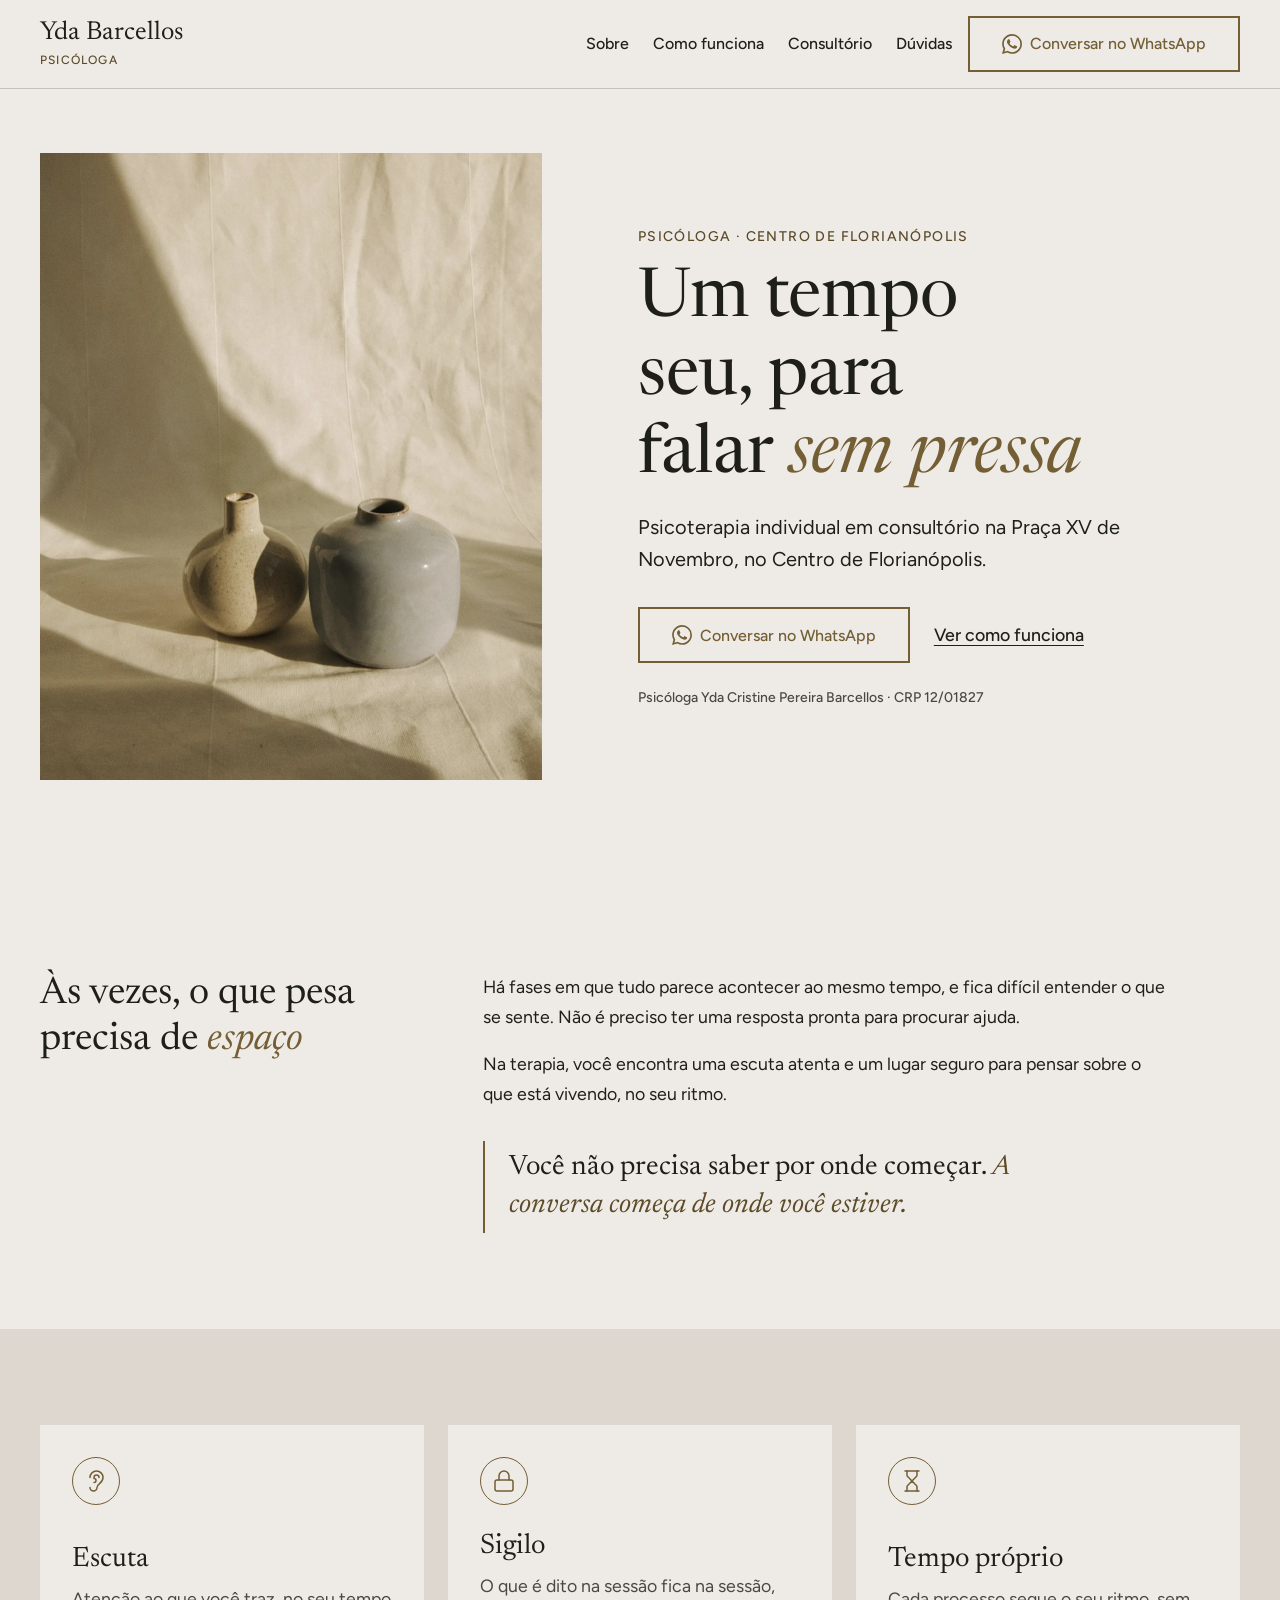
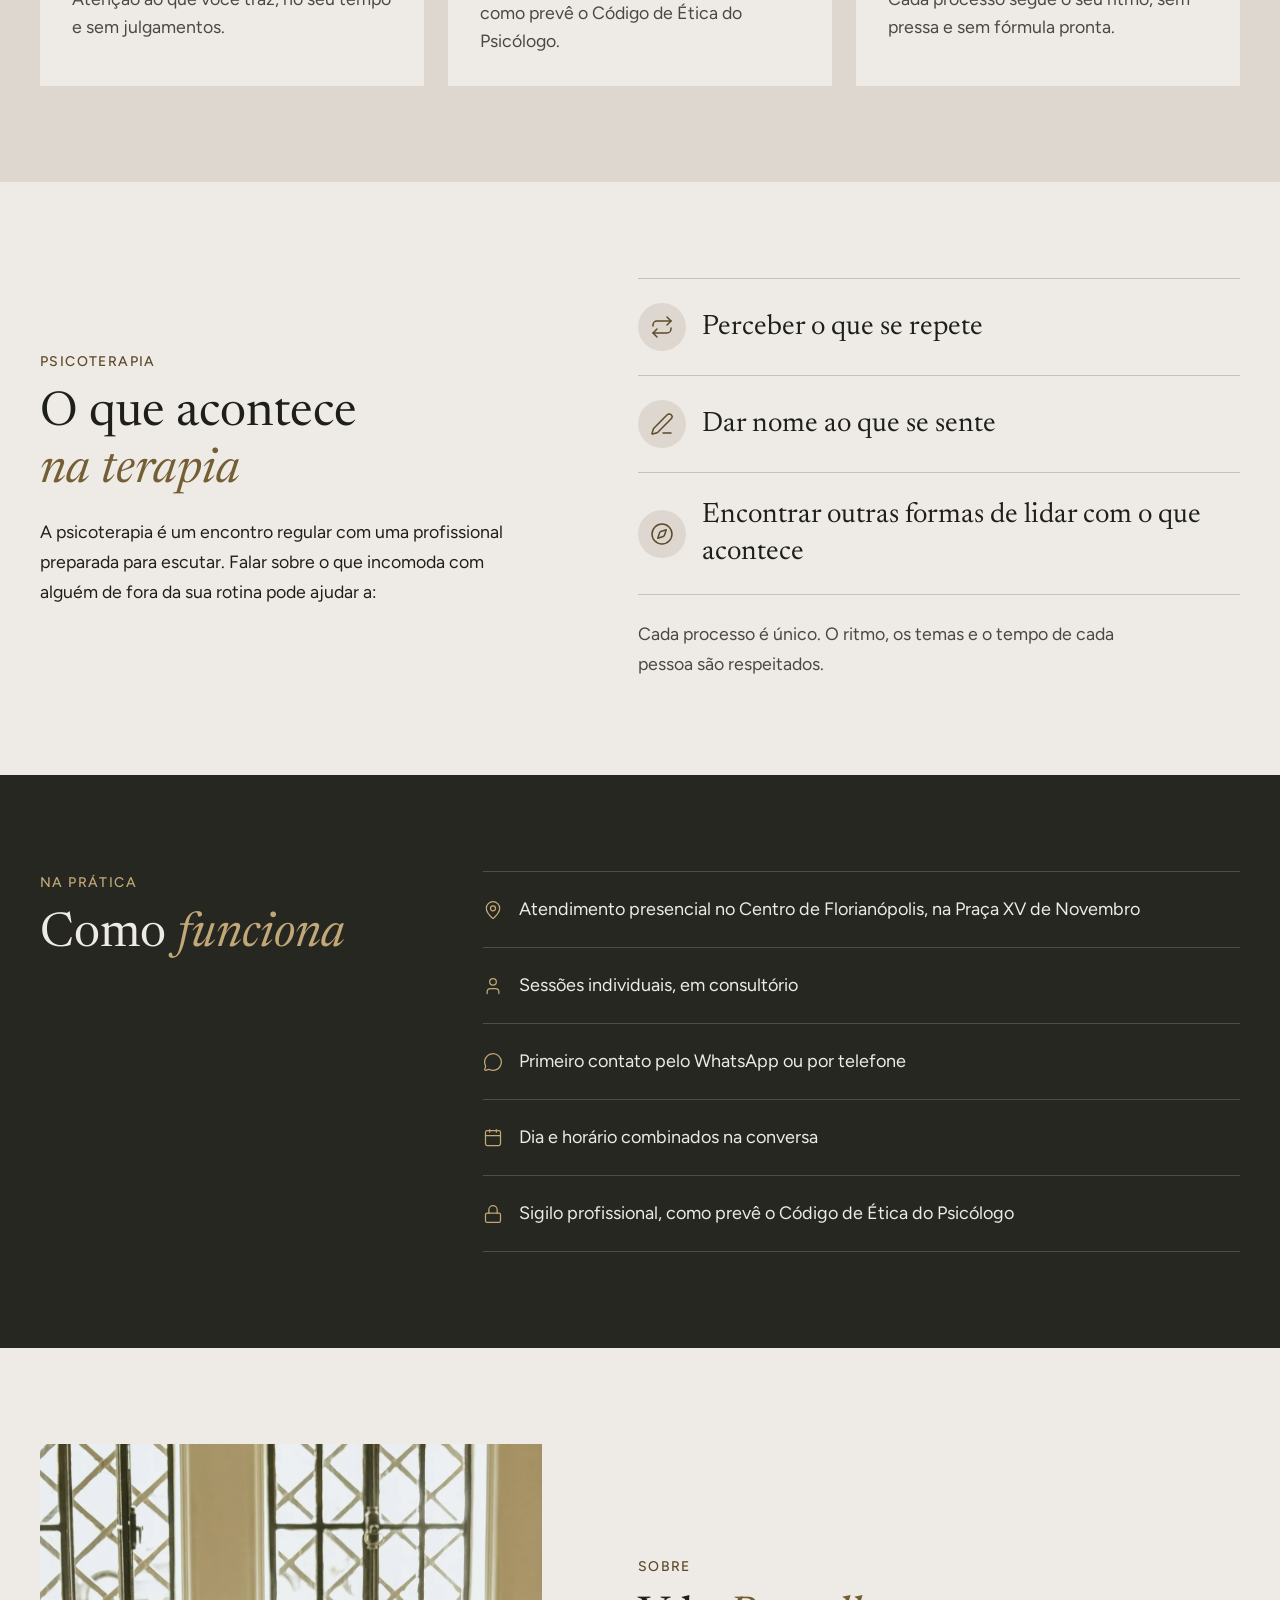
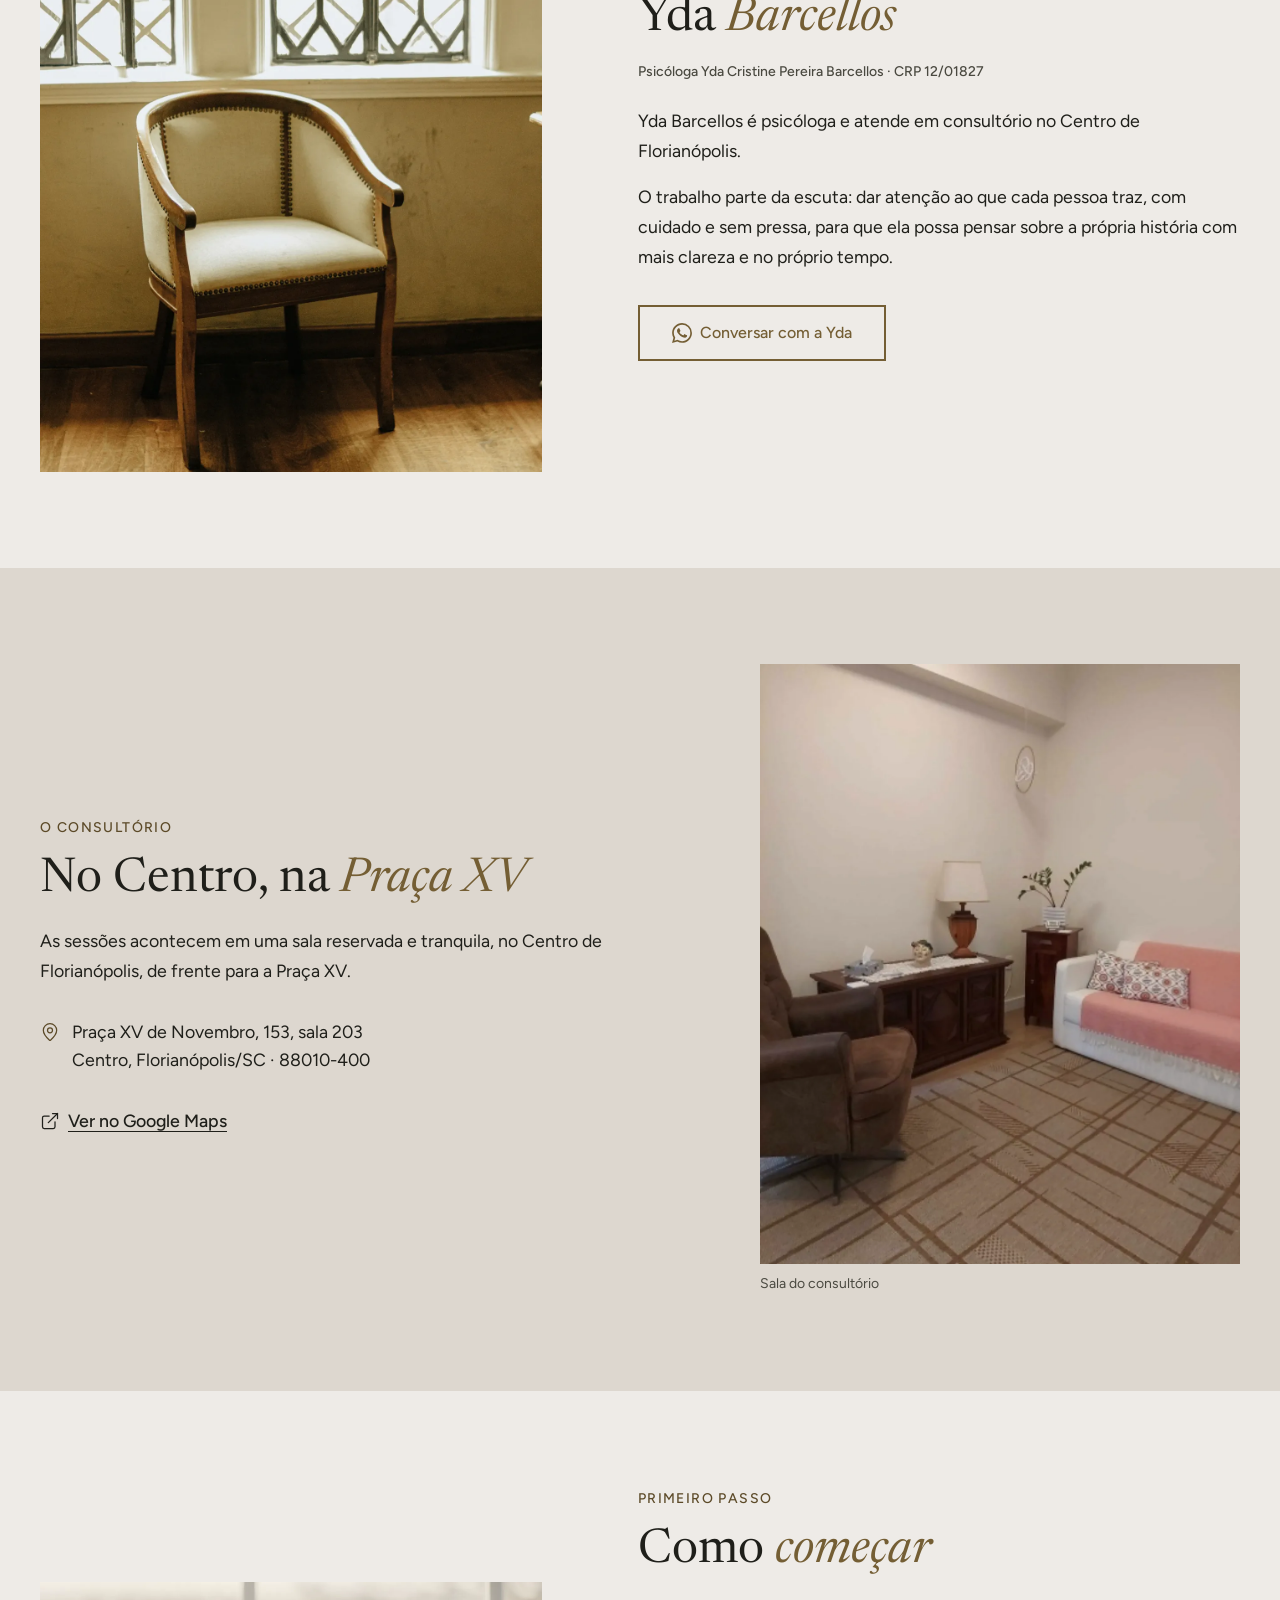
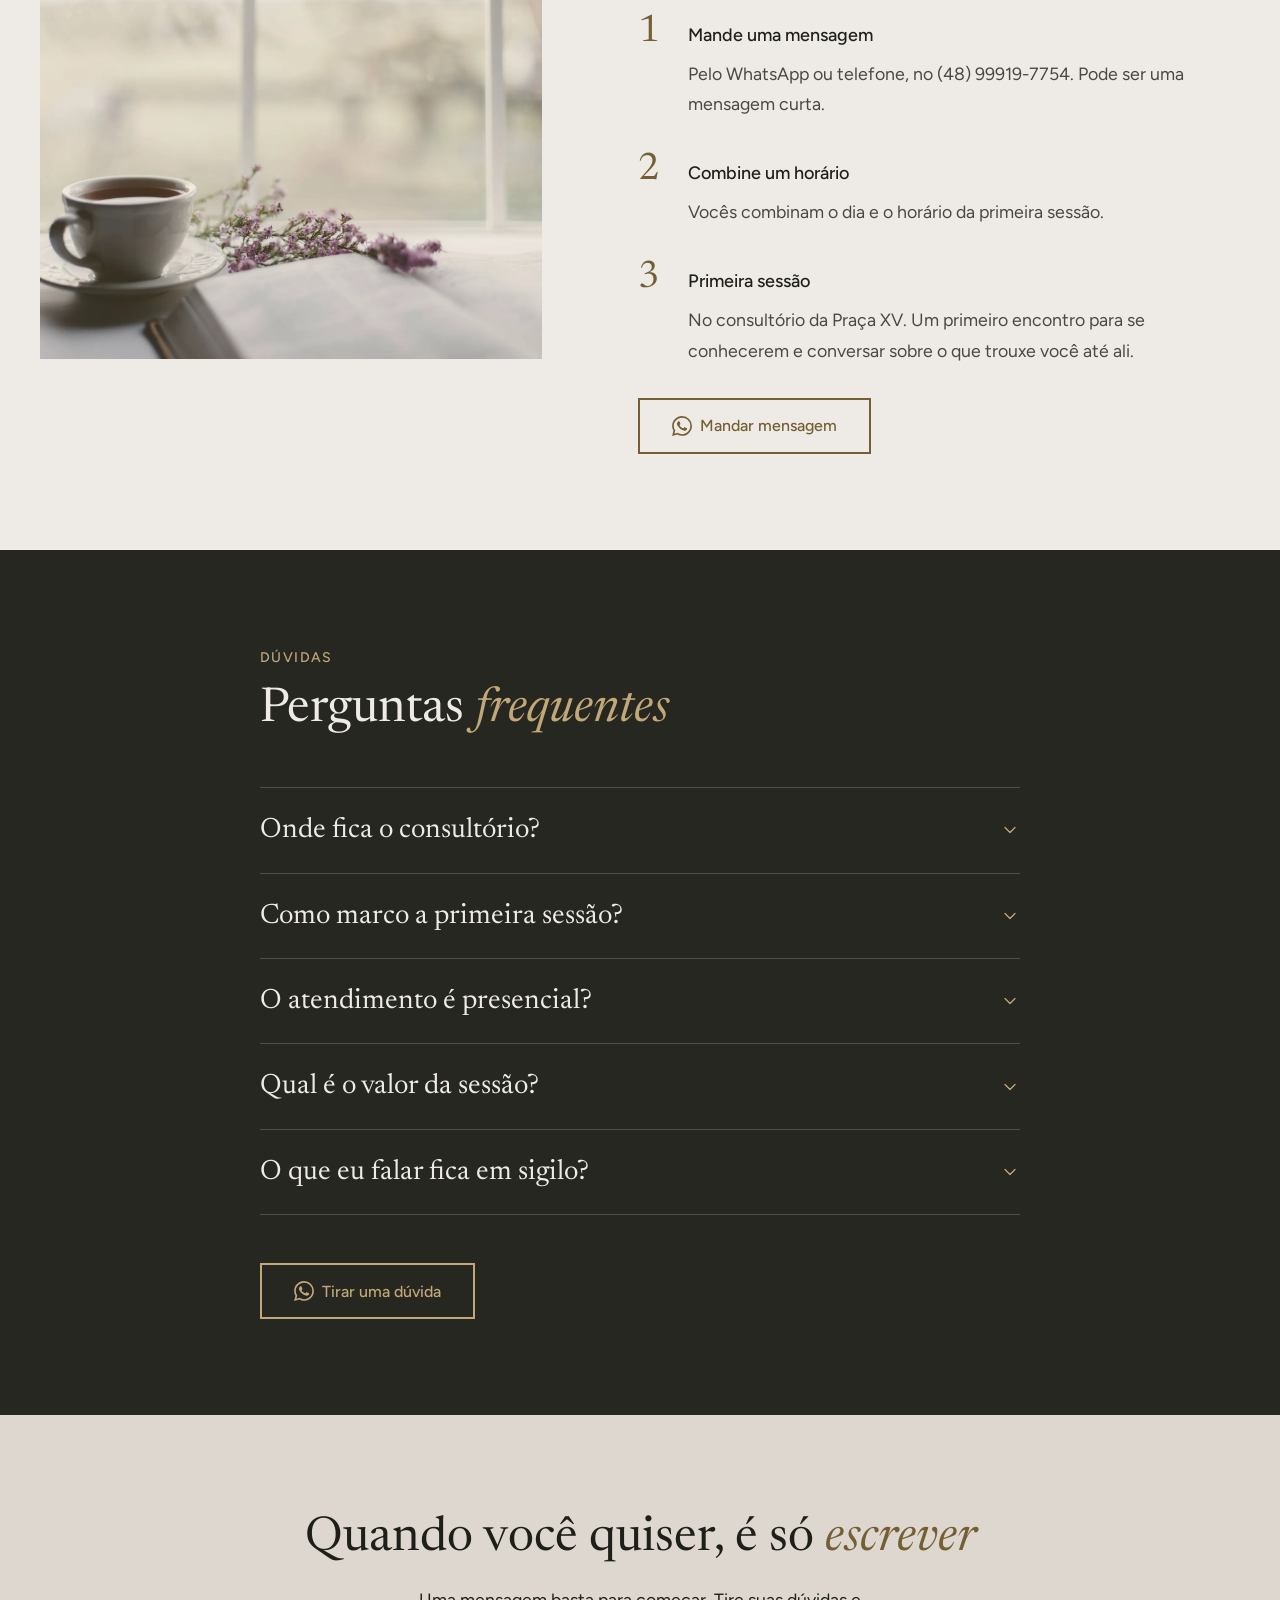
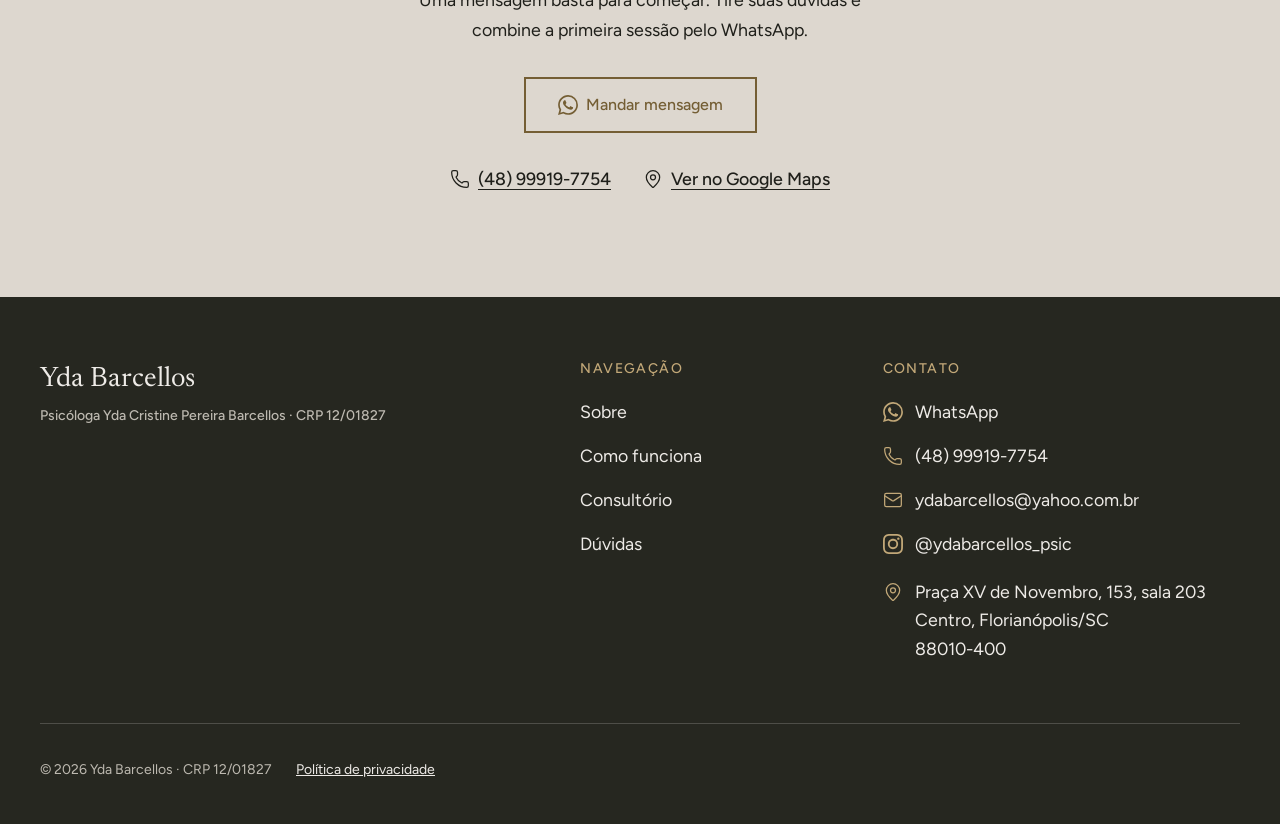
==== commit c6af3934: "Revisão via Claude Desktop 2026-10-09 17:46" ====
--- a/index.html
+++ b/index.html
@@ -11,7 +11,12 @@
 <meta property="og:description" content="Psicoterapia individual em consultório na Praça XV de Novembro, Centro de Florianópolis. Psicóloga Yda Barcellos, CRP 12/01827. Contato pelo WhatsApp.">
 <meta property="og:type" content="website">
 <meta property="og:locale" content="pt_BR">
-<meta property="og:image" content="assets/img/og-image.jpg">
+<meta property="og:url" content="https://infomediamethods-sys.github.io/yda-barcellos-psicologa/">
+<meta property="og:image" content="https://infomediamethods-sys.github.io/yda-barcellos-psicologa/assets/img/og-yda-barcellos-v2.jpg">
+<meta property="og:image:width" content="1200">
+<meta property="og:image:height" content="630">
+<meta property="og:image:alt" content="Yda Barcellos, psicóloga no Centro de Florianópolis, CRP 12/01827, ao lado da foto do consultório">
+<meta name="twitter:card" content="summary_large_image">
 <meta name="theme-color" content="#EEEBE7">
 <link rel="icon" href="data:image/svg+xml,%3Csvg xmlns='http://www.w3.org/2000/svg' viewBox='0 0 64 64'%3E%3Crect width='64' height='64' fill='%23EEEBE7'/%3E%3Ctext x='32' y='43' font-family='Georgia,serif' font-size='30' text-anchor='middle' fill='%23745E34'%3EYB%3C/text%3E%3C/svg%3E">
 <link rel="preconnect" href="https://fonts.googleapis.com">
@@ -38,22 +43,9 @@
         <li><a href="#duvidas">Dúvidas</a></li>
       </ul>
     </nav>
-    <a class="botao cabecalho__cta" href="https://wa.me/5548999197754?text=Ol%C3%A1%2C%20Yda%21%20Encontrei%20seu%20site%20e%20gostaria%20de%20conversar%20sobre%20atendimento." target="_blank" rel="noopener"><svg class="icone icone--marca" width="24" height="24" fill="currentColor" aria-hidden="true" focusable="false" role="img" viewBox="0 0 24 24" xmlns="http://www.w3.org/2000/svg"><path d="M17.472 14.382c-.297-.149-1.758-.867-2.03-.967-.273-.099-.471-.148-.67.15-.197.297-.767.966-.94 1.164-.173.199-.347.223-.644.075-.297-.15-1.255-.463-2.39-1.475-.883-.788-1.48-1.761-1.653-2.059-.173-.297-.018-.458.13-.606.134-.133.298-.347.446-.52.149-.174.198-.298.298-.497.099-.198.05-.371-.025-.52-.075-.149-.669-1.612-.916-2.207-.242-.579-.487-.5-.669-.51-.173-.008-.371-.01-.57-.01-.198 0-.52.074-.792.372-.272.297-1.04 1.016-1.04 2.479 0 1.462 1.065 2.875 1.213 3.074.149.198 2.096 3.2 5.077 4.487.709.306 1.262.489 1.694.625.712.227 1.36.195 1.871.118.571-.085 1.758-.719 2.006-1.413.248-.694.248-1.289.173-1.413-.074-.124-.272-.198-.57-.347m-5.421 7.403h-.004a9.87 9.87 0 01-5.031-1.378l-.361-.214-3.741.982.998-3.648-.235-.374a9.86 9.86 0 01-1.51-5.26c.001-5.45 4.436-9.884 9.888-9.884 2.64 0 5.122 1.03 6.988 2.898a9.825 9.825 0 012.893 6.994c-.003 5.45-4.437 9.884-9.885 9.884m8.413-18.297A11.815 11.815 0 0012.05 0C5.495 0 .16 5.335.157 11.892c0 2.096.547 4.142 1.588 5.945L.057 24l6.305-1.654a11.882 11.882 0 005.683 1.448h.005c6.554 0 11.89-5.335 11.893-11.893a11.821 11.821 0 00-3.48-8.413Z"/></svg> Conversar no WhatsApp</a>
-    <button class="cabecalho__menu" type="button" data-abrir-menu aria-expanded="false" aria-controls="menu-celular" aria-label="Abrir menu"><svg aria-hidden="true" focusable="false" class="icone icone--menu" xmlns="http://www.w3.org/2000/svg" width="24" height="24" viewBox="0 0 24 24" fill="none" stroke="currentColor" stroke-width="1.5" stroke-linecap="round" stroke-linejoin="round" ><path d="M4 5h16" /><path d="M4 12h16" /><path d="M4 19h16" /></svg></button>
+    <a class="botao cabecalho__cta" href="https://wa.me/5548999197754?text=Ol%C3%A1%2C%20Yda%21%20Encontrei%20seu%20site%20e%20gostaria%20de%20conversar%20sobre%20atendimento." target="_blank" rel="noopener"><svg class="icone icone--marca" width="24" height="24" fill="currentColor" aria-hidden="true" focusable="false" role="img" viewBox="0 0 24 24" xmlns="http://www.w3.org/2000/svg"><path d="M17.472 14.382c-.297-.149-1.758-.867-2.03-.967-.273-.099-.471-.148-.67.15-.197.297-.767.966-.94 1.164-.173.199-.347.223-.644.075-.297-.15-1.255-.463-2.39-1.475-.883-.788-1.48-1.761-1.653-2.059-.173-.297-.018-.458.13-.606.134-.133.298-.347.446-.52.149-.174.198-.298.298-.497.099-.198.05-.371-.025-.52-.075-.149-.669-1.612-.916-2.207-.242-.579-.487-.5-.669-.51-.173-.008-.371-.01-.57-.01-.198 0-.52.074-.792.372-.272.297-1.04 1.016-1.04 2.479 0 1.462 1.065 2.875 1.213 3.074.149.198 2.096 3.2 5.077 4.487.709.306 1.262.489 1.694.625.712.227 1.36.195 1.871.118.571-.085 1.758-.719 2.006-1.413.248-.694.248-1.289.173-1.413-.074-.124-.272-.198-.57-.347m-5.421 7.403h-.004a9.87 9.87 0 01-5.031-1.378l-.361-.214-3.741.982.998-3.648-.235-.374a9.86 9.86 0 01-1.51-5.26c.001-5.45 4.436-9.884 9.888-9.884 2.64 0 5.122 1.03 6.988 2.898a9.825 9.825 0 012.893 6.994c-.003 5.45-4.437 9.884-9.885 9.884m8.413-18.297A11.815 11.815 0 0012.05 0C5.495 0 .16 5.335.157 11.892c0 2.096.547 4.142 1.588 5.945L.057 24l6.305-1.654a11.882 11.882 0 005.683 1.448h.005c6.554 0 11.89-5.335 11.893-11.893a11.821 11.821 0 00-3.48-8.413Z"/></svg> <span><span class="cabecalho__cta-extra">Conversar no </span>WhatsApp</span></a>
   </div>
 </header>
-<nav class="menu-celular" id="menu-celular" aria-hidden="true" aria-label="Menu">
-  <div class="menu-celular__topo">
-    <button class="menu-celular__fechar" type="button" data-fechar-menu aria-label="Fechar menu"><svg aria-hidden="true" focusable="false" class="icone icone--x" xmlns="http://www.w3.org/2000/svg" width="24" height="24" viewBox="0 0 24 24" fill="none" stroke="currentColor" stroke-width="1.5" stroke-linecap="round" stroke-linejoin="round" ><path d="M18 6 6 18" /><path d="m6 6 12 12" /></svg></button>
-  </div>
-  <ul role="list">
-        <li><a href="#sobre">Sobre</a></li>
-        <li><a href="#como-funciona">Como funciona</a></li>
-        <li><a href="#consultorio">Consultório</a></li>
-        <li><a href="#duvidas">Dúvidas</a></li>
-  </ul>
-  <a class="botao" href="https://wa.me/5548999197754?text=Ol%C3%A1%2C%20Yda%21%20Encontrei%20seu%20site%20e%20gostaria%20de%20conversar%20sobre%20atendimento." target="_blank" rel="noopener"><svg class="icone icone--marca" width="24" height="24" fill="currentColor" aria-hidden="true" focusable="false" role="img" viewBox="0 0 24 24" xmlns="http://www.w3.org/2000/svg"><path d="M17.472 14.382c-.297-.149-1.758-.867-2.03-.967-.273-.099-.471-.148-.67.15-.197.297-.767.966-.94 1.164-.173.199-.347.223-.644.075-.297-.15-1.255-.463-2.39-1.475-.883-.788-1.48-1.761-1.653-2.059-.173-.297-.018-.458.13-.606.134-.133.298-.347.446-.52.149-.174.198-.298.298-.497.099-.198.05-.371-.025-.52-.075-.149-.669-1.612-.916-2.207-.242-.579-.487-.5-.669-.51-.173-.008-.371-.01-.57-.01-.198 0-.52.074-.792.372-.272.297-1.04 1.016-1.04 2.479 0 1.462 1.065 2.875 1.213 3.074.149.198 2.096 3.2 5.077 4.487.709.306 1.262.489 1.694.625.712.227 1.36.195 1.871.118.571-.085 1.758-.719 2.006-1.413.248-.694.248-1.289.173-1.413-.074-.124-.272-.198-.57-.347m-5.421 7.403h-.004a9.87 9.87 0 01-5.031-1.378l-.361-.214-3.741.982.998-3.648-.235-.374a9.86 9.86 0 01-1.51-5.26c.001-5.45 4.436-9.884 9.888-9.884 2.64 0 5.122 1.03 6.988 2.898a9.825 9.825 0 012.893 6.994c-.003 5.45-4.437 9.884-9.885 9.884m8.413-18.297A11.815 11.815 0 0012.05 0C5.495 0 .16 5.335.157 11.892c0 2.096.547 4.142 1.588 5.945L.057 24l6.305-1.654a11.882 11.882 0 005.683 1.448h.005c6.554 0 11.89-5.335 11.893-11.893a11.821 11.821 0 00-3.48-8.413Z"/></svg> Conversar no WhatsApp</a>
-</nav>
 
 <main id="conteudo">
 
@@ -83,31 +75,42 @@
   <section class="secao fundo-linho acolhimento" aria-labelledby="titulo-acolhimento">
     <div class="container acolhimento__grade">
       <h2 class="titulo revelar" id="titulo-acolhimento">Às vezes, o que pesa precisa de <em>espaço</em></h2>
-      <div class="texto revelar">
-        <p>Há fases em que tudo parece acontecer ao mesmo tempo, e fica difícil entender o que se sente. Não é preciso ter uma resposta pronta para procurar ajuda.</p>
-        <p>Na terapia, você encontra uma escuta atenta e um lugar seguro para pensar sobre o que está vivendo, no seu ritmo.</p>
-        <p><strong>Você não precisa saber por onde começar.</strong> A conversa começa de onde você estiver.</p>
+      <div class="acolhimento__corpo">
+        <div class="texto revelar">
+          <p>Há fases em que tudo parece acontecer ao mesmo tempo, e fica difícil entender o que se sente. Não é preciso ter uma resposta pronta para procurar ajuda.</p>
+          <p>Na terapia, você encontra uma escuta atenta e um lugar seguro para pensar sobre o que está vivendo, no seu ritmo.</p>
+        </div>
+        <p class="destaque revelar">Você não precisa saber por onde começar. <em>A conversa começa de onde você estiver.</em></p>
       </div>
     </div>
   </section>
 
   <section class="principios fundo-areia" aria-label="Princípios do atendimento">
     <div class="container">
-      <ul role="list" class="revelar">
-        <li>Escuta</li>
-        <li>Sigilo</li>
-        <li>Tempo próprio</li>
+      <ul role="list" class="principios__lista">
+        <li class="principio revelar"><span class="principio__icone"><svg aria-hidden="true" focusable="false" class="icone icone--ear" xmlns="http://www.w3.org/2000/svg" width="24" height="24" viewBox="0 0 24 24" fill="none" stroke="currentColor" stroke-width="1.5" stroke-linecap="round" stroke-linejoin="round" ><path d="M6 8.5a6.5 6.5 0 1 1 13 0c0 6-6 6-6 10a3.5 3.5 0 1 1-7 0" /><path d="M15 8.5a2.5 2.5 0 0 0-5 0v1a2 2 0 1 1 0 4" /></svg></span><div><h3 class="principio__titulo">Escuta</h3><p>Atenção ao que você traz, no seu tempo e sem julgamentos.</p></div></li>
+        <li class="principio revelar"><span class="principio__icone"><svg aria-hidden="true" focusable="false" class="icone icone--lock" xmlns="http://www.w3.org/2000/svg" width="24" height="24" viewBox="0 0 24 24" fill="none" stroke="currentColor" stroke-width="1.5" stroke-linecap="round" stroke-linejoin="round" ><rect width="18" height="11" x="3" y="11" rx="2" ry="2" /><path d="M7 11V7a5 5 0 0 1 10 0v4" /></svg></span><div><h3 class="principio__titulo">Sigilo</h3><p>O que é dito na sessão fica na sessão, como prevê o Código de Ética do Psicólogo.</p></div></li>
+        <li class="principio revelar"><span class="principio__icone"><svg aria-hidden="true" focusable="false" class="icone icone--hourglass" xmlns="http://www.w3.org/2000/svg" width="24" height="24" viewBox="0 0 24 24" fill="none" stroke="currentColor" stroke-width="1.5" stroke-linecap="round" stroke-linejoin="round" ><path d="M5 22h14" /><path d="M5 2h14" /><path d="M17 22v-4.172a2 2 0 0 0-.586-1.414L12 12l-4.414 4.414A2 2 0 0 0 7 17.828V22" /><path d="M7 2v4.172a2 2 0 0 0 .586 1.414L12 12l4.414-4.414A2 2 0 0 0 17 6.172V2" /></svg></span><div><h3 class="principio__titulo">Tempo próprio</h3><p>Cada processo segue o seu ritmo, sem pressa e sem fórmula pronta.</p></div></li>
       </ul>
     </div>
   </section>
 
   <section class="secao fundo-linho terapia" aria-labelledby="titulo-terapia">
-    <div class="container--estreito centralizado">
-      <span class="rotulo revelar">Psicoterapia</span>
-      <h2 class="titulo revelar" id="titulo-terapia">O que acontece <em>na terapia</em></h2>
-      <div class="texto revelar">
-        <p>A psicoterapia é um encontro regular com uma profissional preparada para escutar. Falar sobre o que incomoda com alguém de fora da sua rotina pode ajudar a perceber o que se repete, a dar nome ao que se sente e a encontrar outras formas de lidar com o que acontece.</p>
-        <p>Cada processo é único. O ritmo, os temas e o tempo de cada pessoa são respeitados.</p>
+    <div class="container terapia__grade">
+      <div>
+        <span class="rotulo revelar">Psicoterapia</span>
+        <h2 class="titulo revelar" id="titulo-terapia">O que acontece <em>na terapia</em></h2>
+        <div class="texto revelar">
+          <p>A psicoterapia é um encontro regular com uma profissional preparada para escutar. Falar sobre o que incomoda com alguém de fora da sua rotina pode ajudar a:</p>
+        </div>
+      </div>
+      <div>
+        <ul role="list" class="terapia__lista">
+          <li class="revelar"><span class="terapia__icone"><svg aria-hidden="true" focusable="false" class="icone icone--repeat" xmlns="http://www.w3.org/2000/svg" width="24" height="24" viewBox="0 0 24 24" fill="none" stroke="currentColor" stroke-width="1.5" stroke-linecap="round" stroke-linejoin="round" ><path d="m17 2 4 4-4 4" /><path d="M3 11v-1a4 4 0 0 1 4-4h14" /><path d="m7 22-4-4 4-4" /><path d="M21 13v1a4 4 0 0 1-4 4H3" /></svg></span><span>Perceber o que se repete</span></li>
+          <li class="revelar"><span class="terapia__icone"><svg aria-hidden="true" focusable="false" class="icone icone--pen-line" xmlns="http://www.w3.org/2000/svg" width="24" height="24" viewBox="0 0 24 24" fill="none" stroke="currentColor" stroke-width="1.5" stroke-linecap="round" stroke-linejoin="round" ><path d="M13 21h8" /><path d="M21.174 6.812a1 1 0 0 0-3.986-3.987L3.842 16.174a2 2 0 0 0-.5.83l-1.321 4.352a.5.5 0 0 0 .623.622l4.353-1.32a2 2 0 0 0 .83-.497z" /></svg></span><span>Dar nome ao que se sente</span></li>
+          <li class="revelar"><span class="terapia__icone"><svg aria-hidden="true" focusable="false" class="icone icone--compass" xmlns="http://www.w3.org/2000/svg" width="24" height="24" viewBox="0 0 24 24" fill="none" stroke="currentColor" stroke-width="1.5" stroke-linecap="round" stroke-linejoin="round" ><circle cx="12" cy="12" r="10" /><path d="m16.24 7.76-1.804 5.411a2 2 0 0 1-1.265 1.265L7.76 16.24l1.804-5.411a2 2 0 0 1 1.265-1.265z" /></svg></span><span>Encontrar outras formas de lidar com o que acontece</span></li>
+        </ul>
+        <p class="terapia__nota revelar">Cada processo é único. O ritmo, os temas e o tempo de cada pessoa são respeitados.</p>
       </div>
     </div>
   </section>
@@ -286,7 +289,6 @@
   </div>
 </footer>
 
-<a class="whatsapp-fixo" href="https://wa.me/5548999197754?text=Ol%C3%A1%2C%20Yda%21%20Encontrei%20seu%20site%20e%20gostaria%20de%20conversar%20sobre%20atendimento." target="_blank" rel="noopener"><svg class="icone icone--marca" width="24" height="24" fill="currentColor" aria-hidden="true" focusable="false" role="img" viewBox="0 0 24 24" xmlns="http://www.w3.org/2000/svg"><path d="M17.472 14.382c-.297-.149-1.758-.867-2.03-.967-.273-.099-.471-.148-.67.15-.197.297-.767.966-.94 1.164-.173.199-.347.223-.644.075-.297-.15-1.255-.463-2.39-1.475-.883-.788-1.48-1.761-1.653-2.059-.173-.297-.018-.458.13-.606.134-.133.298-.347.446-.52.149-.174.198-.298.298-.497.099-.198.05-.371-.025-.52-.075-.149-.669-1.612-.916-2.207-.242-.579-.487-.5-.669-.51-.173-.008-.371-.01-.57-.01-.198 0-.52.074-.792.372-.272.297-1.04 1.016-1.04 2.479 0 1.462 1.065 2.875 1.213 3.074.149.198 2.096 3.2 5.077 4.487.709.306 1.262.489 1.694.625.712.227 1.36.195 1.871.118.571-.085 1.758-.719 2.006-1.413.248-.694.248-1.289.173-1.413-.074-.124-.272-.198-.57-.347m-5.421 7.403h-.004a9.87 9.87 0 01-5.031-1.378l-.361-.214-3.741.982.998-3.648-.235-.374a9.86 9.86 0 01-1.51-5.26c.001-5.45 4.436-9.884 9.888-9.884 2.64 0 5.122 1.03 6.988 2.898a9.825 9.825 0 012.893 6.994c-.003 5.45-4.437 9.884-9.885 9.884m8.413-18.297A11.815 11.815 0 0012.05 0C5.495 0 .16 5.335.157 11.892c0 2.096.547 4.142 1.588 5.945L.057 24l6.305-1.654a11.882 11.882 0 005.683 1.448h.005c6.554 0 11.89-5.335 11.893-11.893a11.821 11.821 0 00-3.48-8.413Z"/></svg> Conversar no WhatsApp</a>
 <script src="assets/js/main.js" defer></script>
 </body>
 </html>
--- a/assets/css/style.css
+++ b/assets/css/style.css
@@ -117,13 +117,13 @@
   font-size: 0.75rem; font-weight: 500; letter-spacing: 0.1em; text-transform: uppercase;
   color: var(--accent-texto); line-height: 1.4; margin-top: var(--space-1);
 }
-.cabecalho__nav, .cabecalho__cta { display: none; }
-.cabecalho__menu {
-  flex-shrink: 0;
-  display: inline-grid; place-items: center;
-  width: var(--toque-min); height: var(--toque-min);
-  background: none; border: 0; color: var(--text); padding: 0;
-}
+.cabecalho__nav { display: none; }
+/* Celular: sem menu de três tracinhos; o botão de WhatsApp fica no cabeçalho (regra do Armin, 06/10/2026) */
+.cabecalho__cta {
+  flex-shrink: 0; min-height: var(--toque-min); padding: var(--space-2) var(--space-4);
+  background: var(--accent); color: var(--surface-1);
+}
+.cabecalho__cta-extra { display: none; }
 .cabecalho__nav ul { display: flex; gap: var(--space-5); }
 .cabecalho__nav a {
   display: inline-flex; align-items: center; min-height: var(--toque-min);
@@ -132,9 +132,10 @@
 .cabecalho__nav a:hover { color: var(--accent-texto); text-decoration: underline; text-underline-offset: 4px; }
 @media (min-width: 900px) {
   .cabecalho__barra { min-height: 88px; }
-  .cabecalho__menu { display: none; }
   .cabecalho__nav { display: block; margin-left: auto; }
-  .cabecalho__cta { display: inline-flex; }
+  .cabecalho__cta { min-height: 56px; padding: var(--space-4) var(--space-6); background: transparent; color: var(--accent); }
+  .cabecalho__cta:hover, .cabecalho__cta:focus-visible { background: var(--accent); color: var(--surface-1); }
+  .cabecalho__cta-extra { display: inline; }
   .marca__nome { font-size: 1.625rem; }
 }
 @media (min-width: 900px) and (max-width: 1099px) {
@@ -182,35 +183,64 @@
   .heroi__midia { order: -1; height: auto; aspect-ratio: 4 / 5; }
 }
 
-/* Acolhimento */
+/* Acolhimento: título, texto e uma frase em destaque (09/10/2026: no celular estava só texto corrido) */
 .acolhimento__grade { display: grid; gap: var(--space-5); }
 .acolhimento h2 { font-size: var(--fs-h3); max-width: 16ch; }
+.acolhimento__corpo { display: grid; gap: var(--space-6); }
+.destaque {
+  font-family: var(--font-titulo); font-size: var(--fs-h4); line-height: 1.35; color: var(--text);
+  border-left: 2px solid var(--accent); padding: var(--space-2) 0 var(--space-2) var(--space-5);
+  max-width: 34ch;
+}
+.destaque em { font-style: italic; color: var(--accent-texto); }
 @media (min-width: 900px) {
   .acolhimento__grade { grid-template-columns: minmax(300px, 1fr) 2fr; gap: var(--space-8); }
 }
 
-/* Princípios */
+/* Princípios: três cartões com ícone */
 .principios { padding-block: var(--space-8); }
-.principios ul {
-  display: flex; flex-direction: column; align-items: center; gap: var(--space-4);
-  font-family: var(--font-titulo); font-size: var(--fs-h4); line-height: 1.3; text-align: center;
-}
-@media (min-width: 600px) {
-  .principios ul { flex-direction: row; justify-content: center; gap: var(--space-6); }
-  .principios li + li::before {
-    content: "·"; color: var(--accent); margin-right: var(--space-6); font-size: var(--fs-h4);
-  }
-}
-
-/* Terapia (centralizada) */
+.principios__lista { display: grid; gap: var(--space-4); }
+.principio {
+  display: grid; grid-template-columns: var(--icone-circulo) 1fr; gap: var(--space-4); align-items: start;
+  background: var(--surface-1); border-radius: var(--raio); padding: var(--space-5);
+}
+.principio__icone {
+  display: inline-grid; place-items: center; width: var(--icone-circulo); height: var(--icone-circulo);
+  border: 1px solid var(--accent); border-radius: 999px; color: var(--accent);
+}
+.principio__icone .icone { width: var(--icone-card); height: var(--icone-card); }
+.principio__titulo { font-size: var(--fs-h4); line-height: 1.25; }
+.principio p { margin-top: var(--space-2); color: var(--text-soft); line-height: 1.55; }
+@media (min-width: 900px) {
+  .principios { padding-block: var(--space-9); }
+  .principios__lista { grid-template-columns: repeat(3, 1fr); gap: var(--space-5); }
+  .principio { grid-template-columns: 1fr; gap: var(--space-5); padding: var(--space-6); }
+}
+
+/* Terapia: texto + lista com ícones */
+.terapia__grade { display: grid; gap: var(--space-6); }
+.terapia .texto { text-wrap: pretty; }
+.terapia__lista { border-top: 1px solid var(--border); }
+.terapia__lista li {
+  display: grid; grid-template-columns: var(--icone-circulo) 1fr; gap: var(--space-4); align-items: center;
+  padding-block: var(--space-4); border-bottom: 1px solid var(--border);
+  font-family: var(--font-titulo); font-size: 1.25rem; line-height: 1.3;
+}
+.terapia__icone {
+  display: inline-grid; place-items: center; width: var(--icone-circulo); height: var(--icone-circulo);
+  border-radius: 999px; background: var(--surface-2); color: var(--accent-texto);
+}
+.terapia__icone .icone { width: var(--icone-card); height: var(--icone-card); }
+.terapia__nota { margin-top: var(--space-5); color: var(--text-soft); max-width: 48ch; }
+@media (min-width: 900px) {
+  .terapia__grade { grid-template-columns: 5fr 6fr; gap: var(--space-9); align-items: center; }
+  .terapia__lista li { font-size: var(--fs-h4); padding-block: var(--space-5); }
+}
+
+/* Centralizado (CTA final) */
 .centralizado { text-align: center; }
 .centralizado .texto { margin-inline: auto; }
 .centralizado .titulo { max-width: 20ch; margin-inline: auto; }
-.terapia .texto { text-wrap: pretty; }
-@media (max-width: 599px) {
-  .terapia .centralizado { text-align: left; }
-  .terapia .titulo { margin-inline: 0; }
-}
 
 /* Como funciona */
 .funciona__grade { display: grid; gap: var(--space-6); }
@@ -308,7 +338,7 @@
 /* Celular: a reserva do botão fixo vai para dentro do rodapé escuro, não abaixo dele (lição) */
 @media (max-width: 899px) {
   body:has(.whatsapp-fixo) { padding-bottom: 0; }
-  .rodape { padding-bottom: calc(var(--space-6) + var(--space-9)); }
+  body:has(.whatsapp-fixo) .rodape { padding-bottom: calc(var(--space-6) + var(--space-9)); }
 }
 @media (min-width: 900px) {
   .duvidas__lista { margin-top: var(--space-7); }
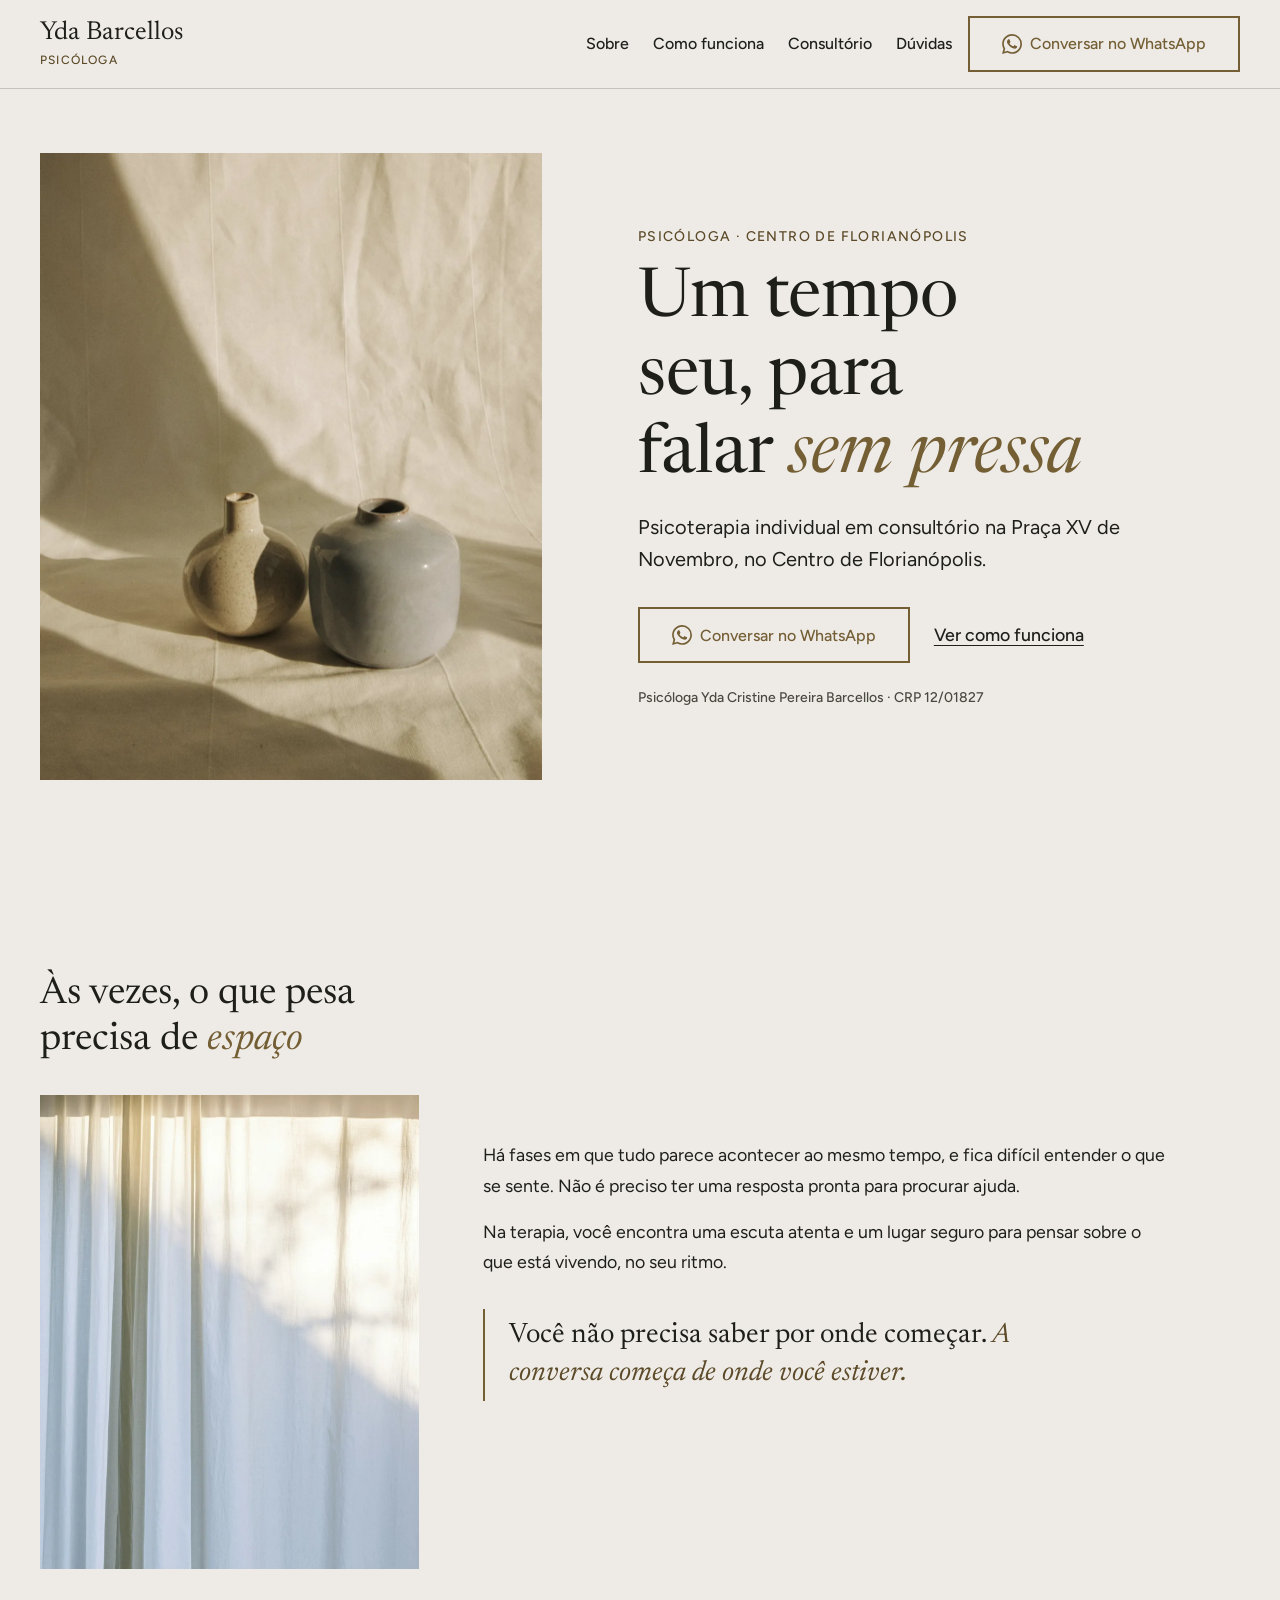
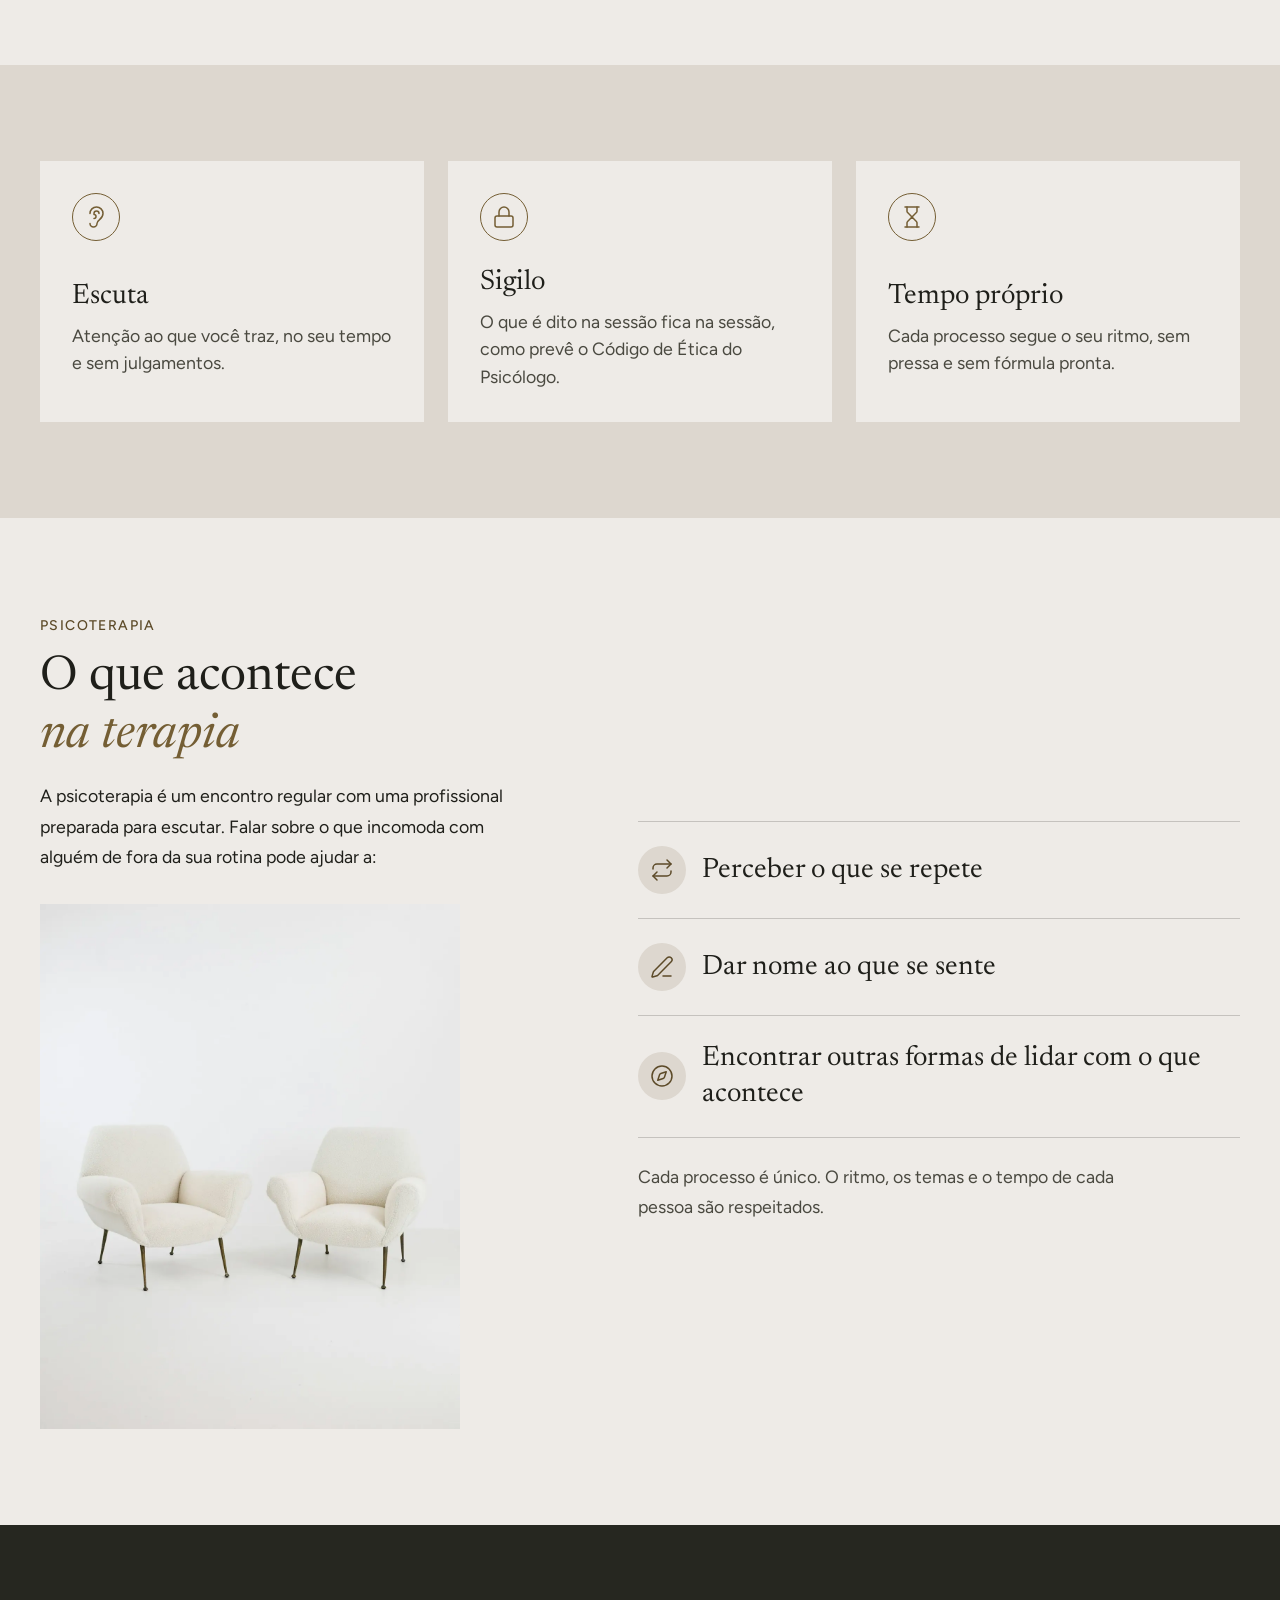
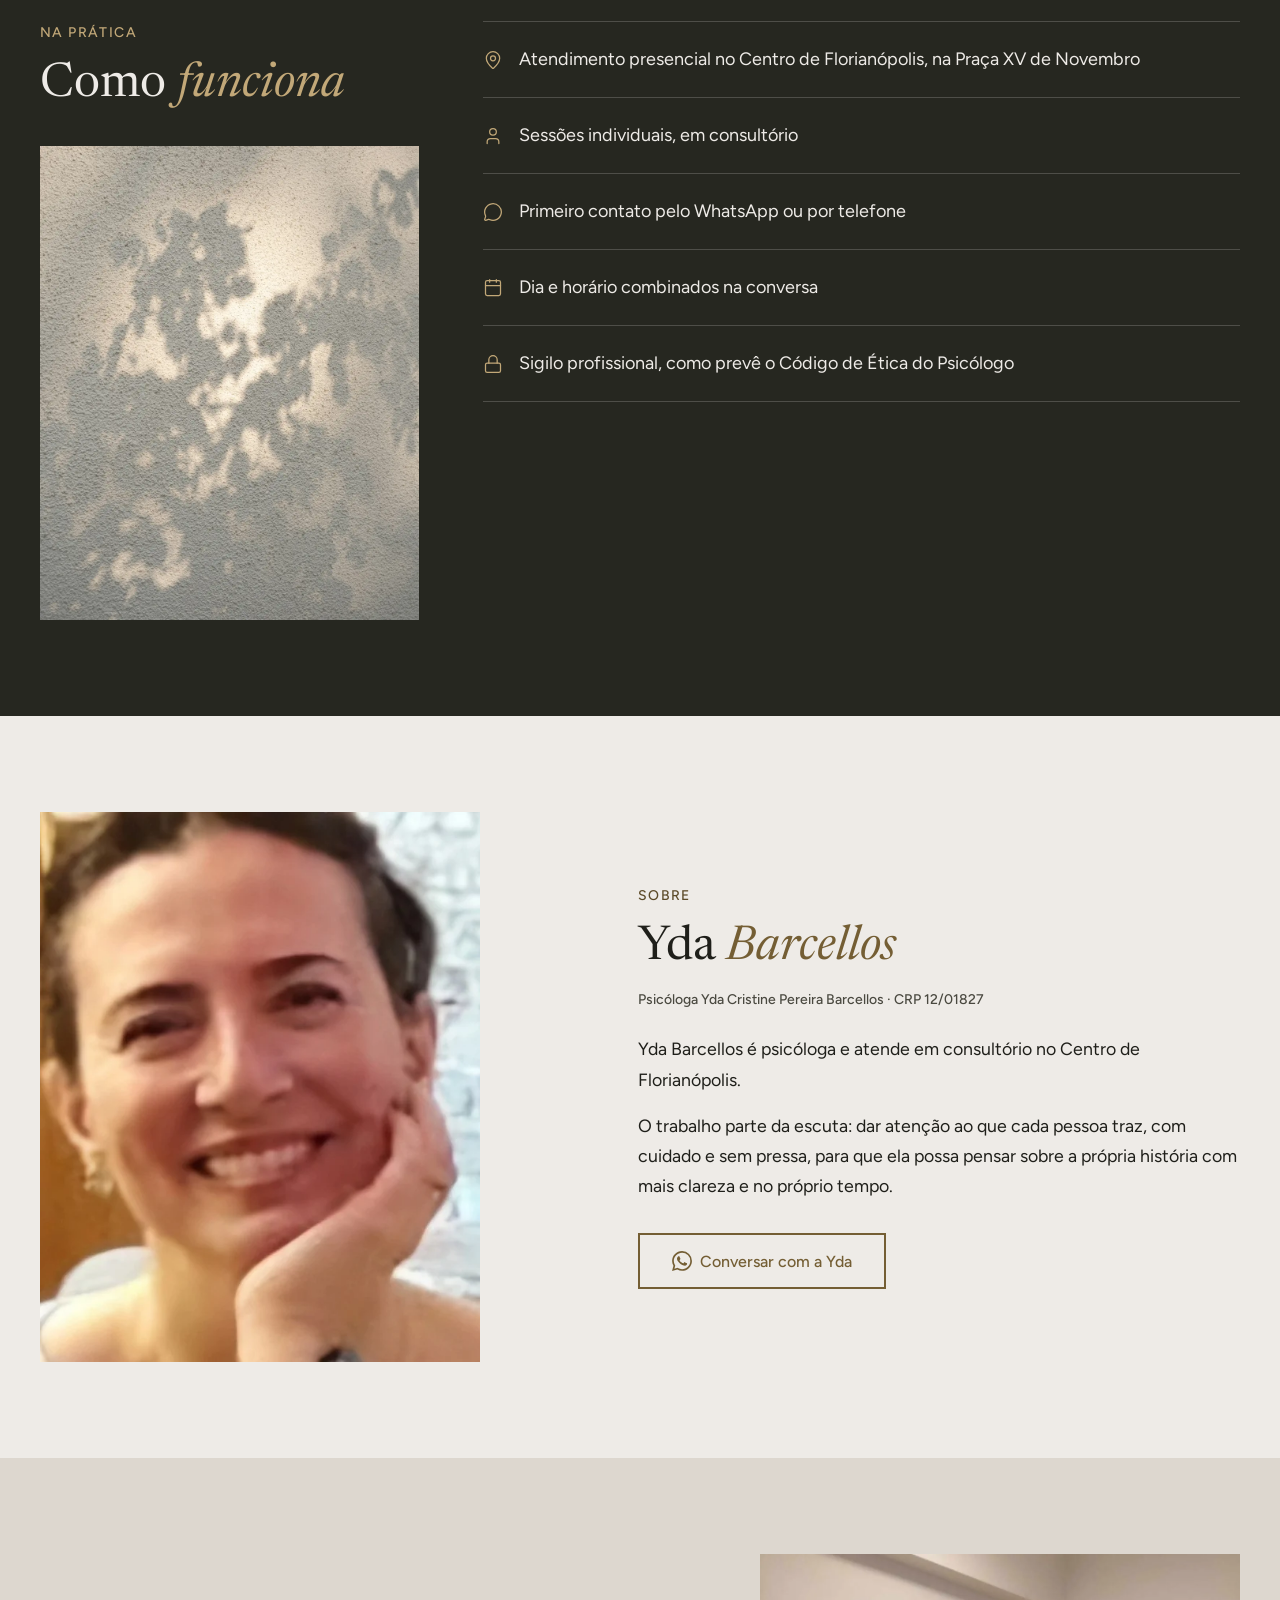
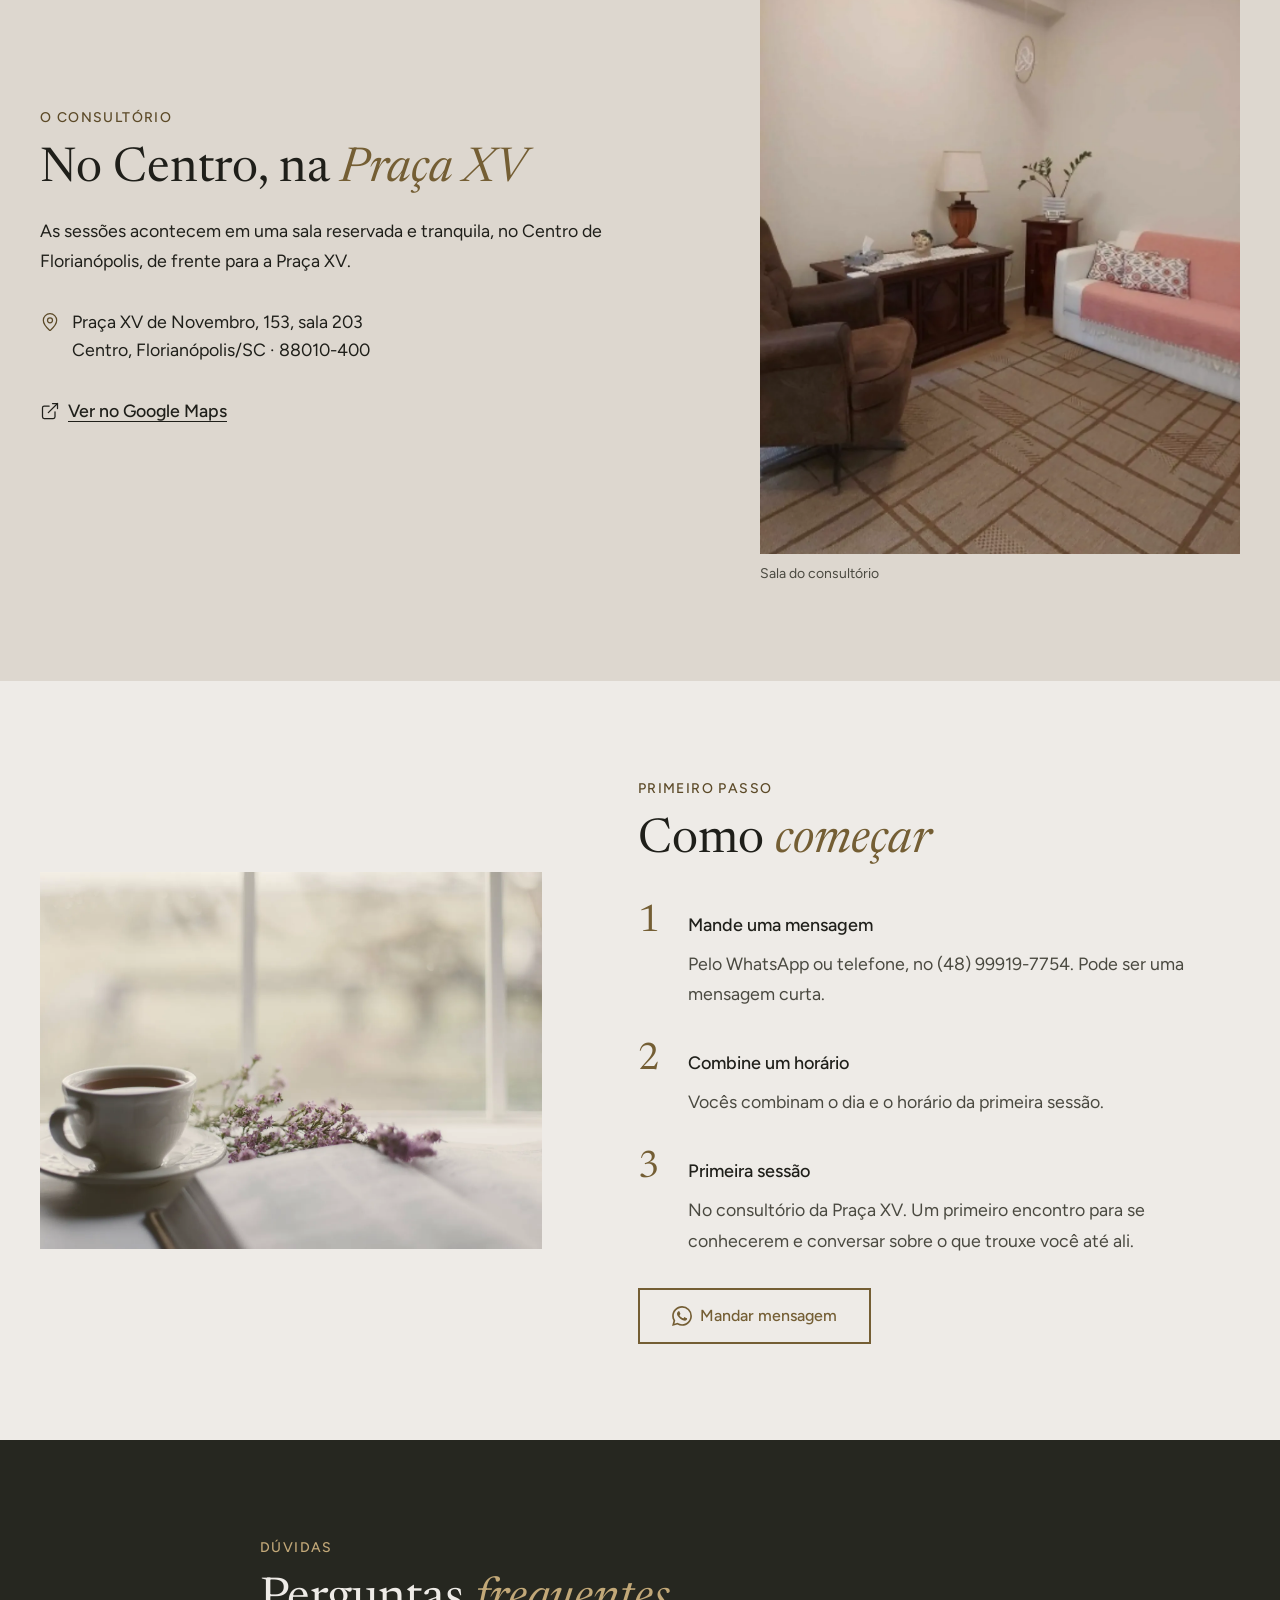
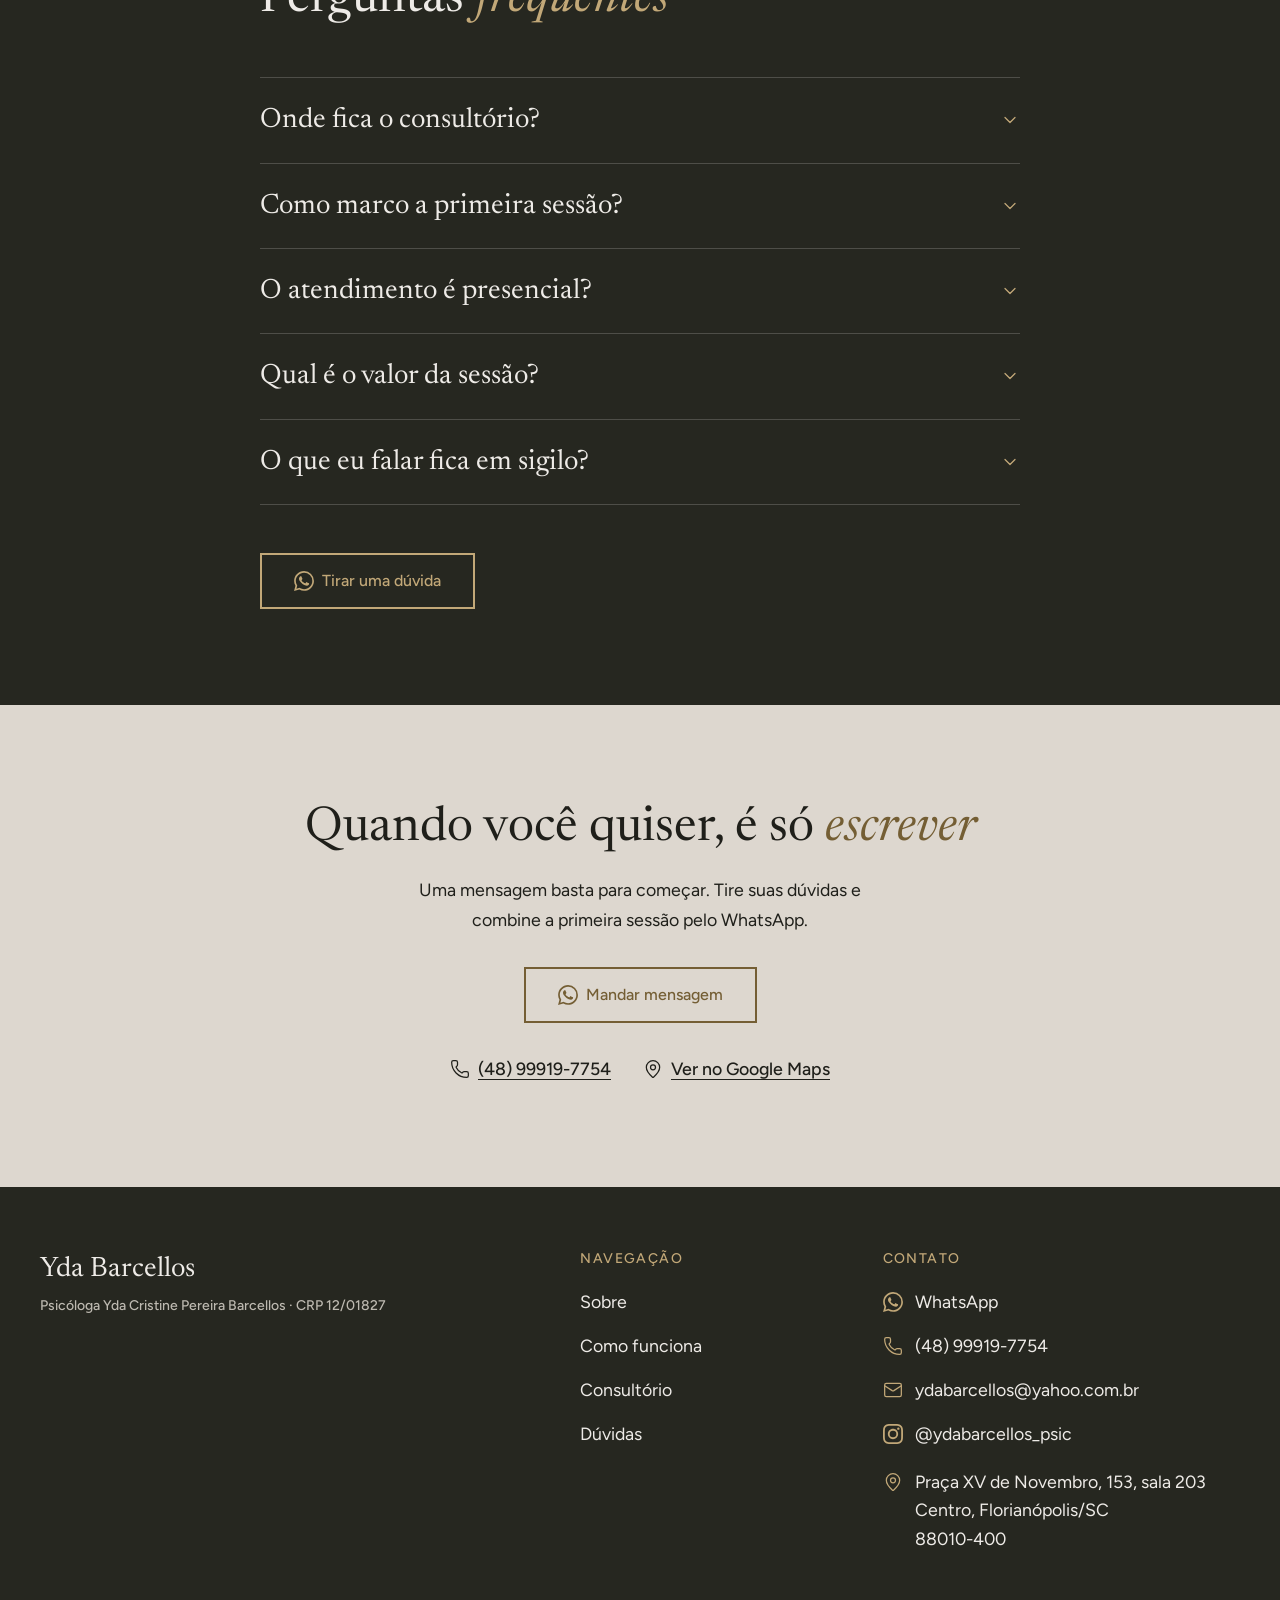
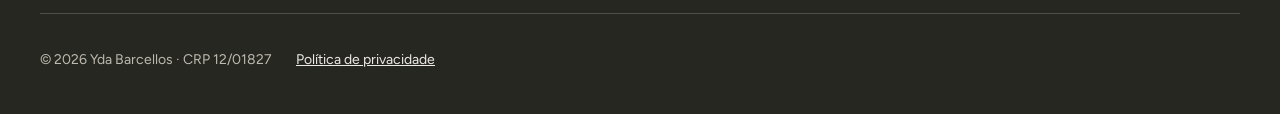
==== commit 8a57db16: "Revisão via Claude Desktop 2026-10-09 18:08" ====
--- a/index.html
+++ b/index.html
@@ -74,7 +74,15 @@
 
   <section class="secao fundo-linho acolhimento" aria-labelledby="titulo-acolhimento">
     <div class="container acolhimento__grade">
-      <h2 class="titulo revelar" id="titulo-acolhimento">Às vezes, o que pesa precisa de <em>espaço</em></h2>
+      <div class="acolhimento__lado">
+        <h2 class="titulo revelar" id="titulo-acolhimento">Às vezes, o que pesa precisa de <em>espaço</em></h2>
+        <div class="midia midia--secao revelar">
+          <picture>
+            <source type="image/webp" srcset="assets/img/acolhimento-cortina.webp">
+            <img src="assets/img/acolhimento-cortina.jpg" width="1200" height="1500" alt="Cortina clara de tecido leve, atravessada pela luz da janela" loading="lazy" decoding="async">
+          </picture>
+        </div>
+      </div>
       <div class="acolhimento__corpo">
         <div class="texto revelar">
           <p>Há fases em que tudo parece acontecer ao mesmo tempo, e fica difícil entender o que se sente. Não é preciso ter uma resposta pronta para procurar ajuda.</p>
@@ -103,6 +111,12 @@
         <div class="texto revelar">
           <p>A psicoterapia é um encontro regular com uma profissional preparada para escutar. Falar sobre o que incomoda com alguém de fora da sua rotina pode ajudar a:</p>
         </div>
+        <div class="midia midia--secao terapia__midia revelar">
+          <picture>
+            <source type="image/webp" srcset="assets/img/terapia-poltronas.webp">
+            <img src="assets/img/terapia-poltronas.jpg" width="1200" height="1500" alt="Duas poltronas claras, lado a lado, num ambiente branco e calmo" loading="lazy" decoding="async">
+          </picture>
+        </div>
       </div>
       <div>
         <ul role="list" class="terapia__lista">
@@ -120,6 +134,12 @@
       <div class="revelar">
         <span class="rotulo">Na prática</span>
         <h2 class="titulo" id="titulo-funciona">Como <em>funciona</em></h2>
+        <div class="midia midia--secao funciona__midia">
+          <picture>
+            <source type="image/webp" srcset="assets/img/funciona-sombra.webp">
+            <img src="assets/img/funciona-sombra.jpg" width="960" height="1200" alt="Sombra de folhas projetada numa parede clara" loading="lazy" decoding="async">
+          </picture>
+        </div>
       </div>
       <ul role="list" class="lista-info revelar">
         <li><svg aria-hidden="true" focusable="false" class="icone icone--map-pin" xmlns="http://www.w3.org/2000/svg" width="24" height="24" viewBox="0 0 24 24" fill="none" stroke="currentColor" stroke-width="1.5" stroke-linecap="round" stroke-linejoin="round" ><path d="M20 10c0 4.993-5.539 10.193-7.399 11.799a1 1 0 0 1-1.202 0C9.539 20.193 4 14.993 4 10a8 8 0 0 1 16 0" /><circle cx="12" cy="10" r="3" /></svg><span>Atendimento presencial no Centro de Florianópolis, na Praça XV de Novembro</span></li>
@@ -135,8 +155,8 @@
     <div class="container lado">
       <div class="midia lado__midia proporcao-4x5 revelar">
     <picture>
-      <source type="image/webp" srcset="assets/img/sobre-ambiente.webp">
-      <img src="assets/img/sobre-ambiente.jpg" width="1200" height="1500" alt="Cadeira estofada junto a uma janela, com luz natural" loading="lazy" decoding="async">
+      <source type="image/webp" srcset="assets/img/yda-barcellos-retrato.webp">
+      <img src="assets/img/yda-barcellos-retrato.jpg" width="608" height="760" alt="Yda Barcellos, psicóloga, sorrindo com o rosto apoiado na mão" loading="lazy" decoding="async">
     </picture>
   </div>
       <div class="revelar">
--- a/assets/css/style.css
+++ b/assets/css/style.css
@@ -186,7 +186,7 @@
 /* Acolhimento: título, texto e uma frase em destaque (09/10/2026: no celular estava só texto corrido) */
 .acolhimento__grade { display: grid; gap: var(--space-5); }
 .acolhimento h2 { font-size: var(--fs-h3); max-width: 16ch; }
-.acolhimento__corpo { display: grid; gap: var(--space-6); }
+.acolhimento__corpo { display: grid; gap: var(--space-6); align-content: center; }
 .destaque {
   font-family: var(--font-titulo); font-size: var(--fs-h4); line-height: 1.35; color: var(--text);
   border-left: 2px solid var(--accent); padding: var(--space-2) 0 var(--space-2) var(--space-5);
@@ -359,3 +359,19 @@
 .pagina-simples h2 { font-size: var(--fs-h4); margin-top: var(--space-7); }
 .pagina-simples h2 + p { margin-top: var(--space-3); }
 .pagina-simples .texto { margin-top: var(--space-5); }
+
+/* Fotos de banco ao lado do texto (acolhimento, terapia, como funciona) — 09/10/2026 */
+.midia--secao { aspect-ratio: 4 / 3; }
+.midia--secao img { object-position: 50% 55%; }
+.acolhimento__lado { display: grid; gap: var(--space-5); align-content: start; }
+.terapia__midia, .funciona__midia { margin-top: var(--space-6); }
+@media (min-width: 600px) and (max-width: 899px) {
+  .midia--secao { max-width: var(--midia-tablet); }
+}
+@media (min-width: 900px) {
+  .midia--secao { aspect-ratio: 4 / 5; }
+  .acolhimento__lado { gap: var(--space-6); }
+  .terapia__midia { max-width: 420px; }
+  /* Retrato real do Instagram tem só 608 px: não esticar além disso */
+  #sobre .lado__midia { max-width: 440px; }
+}
